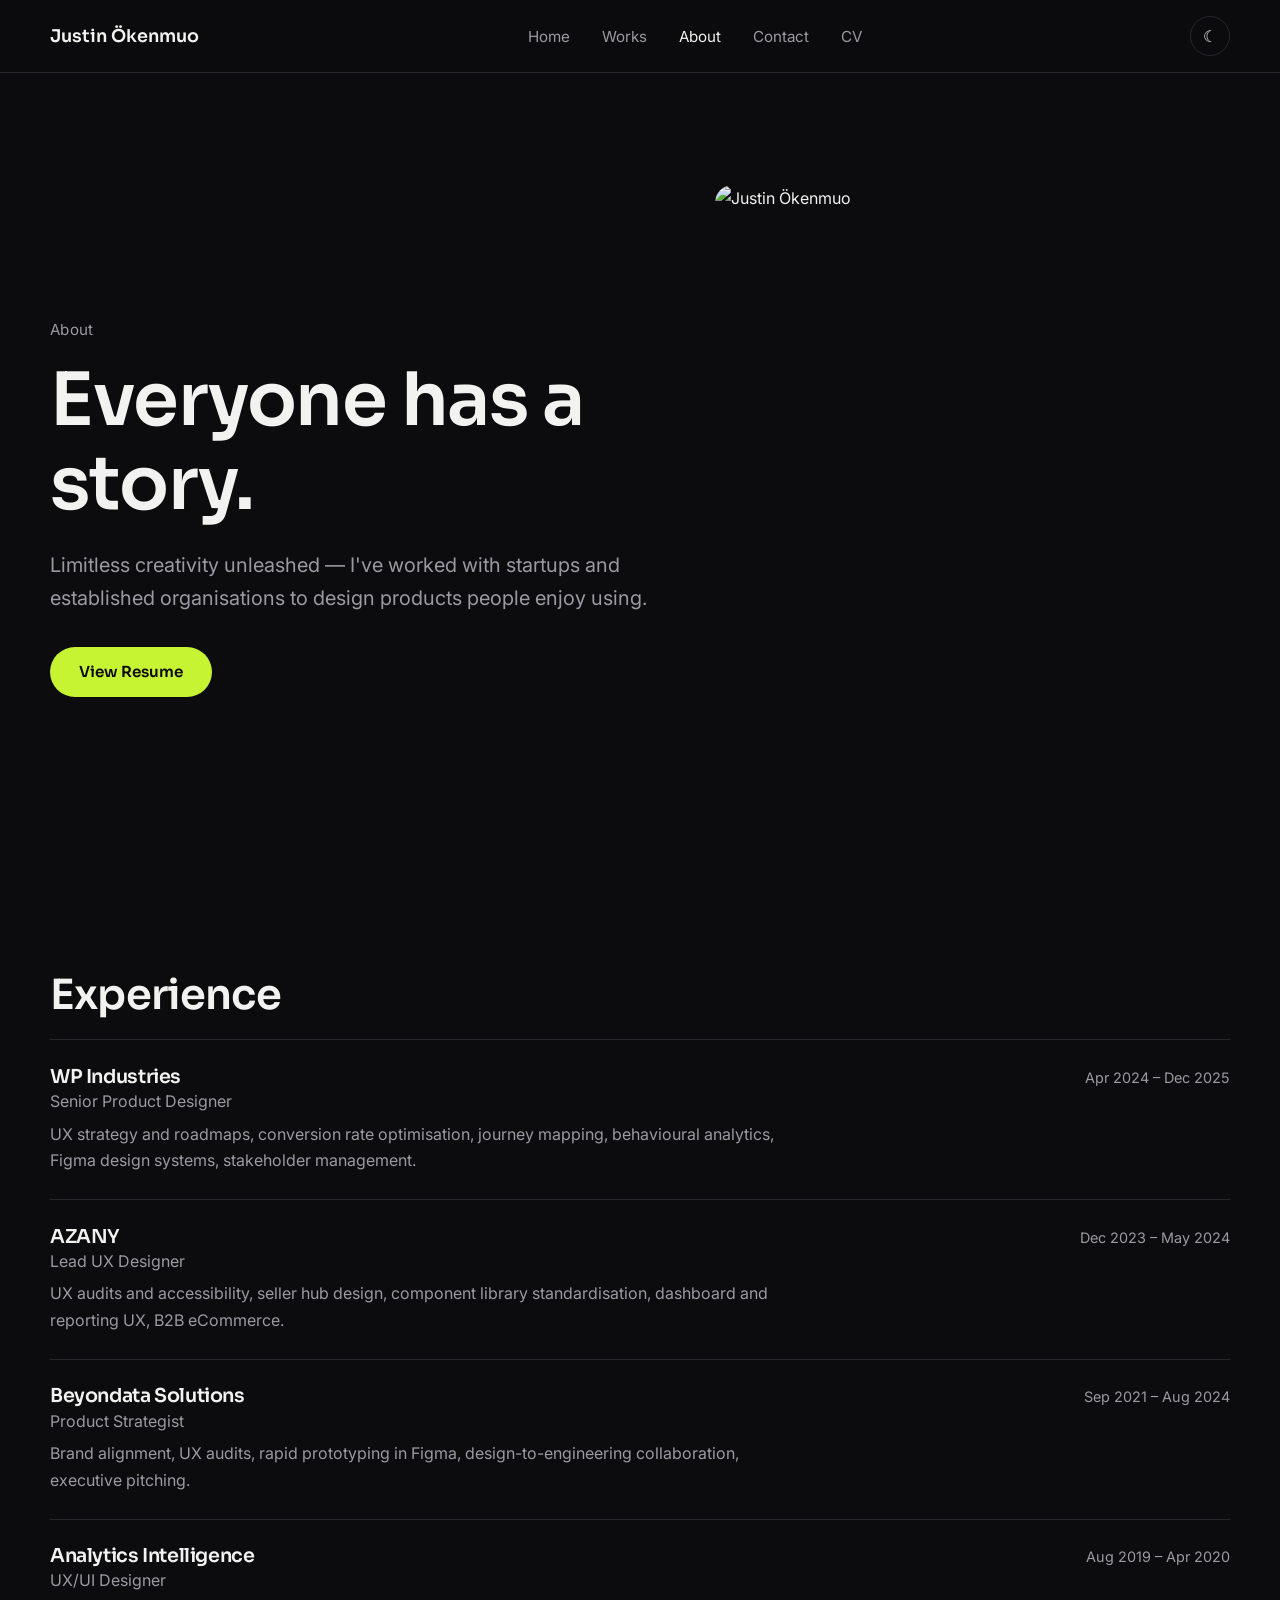
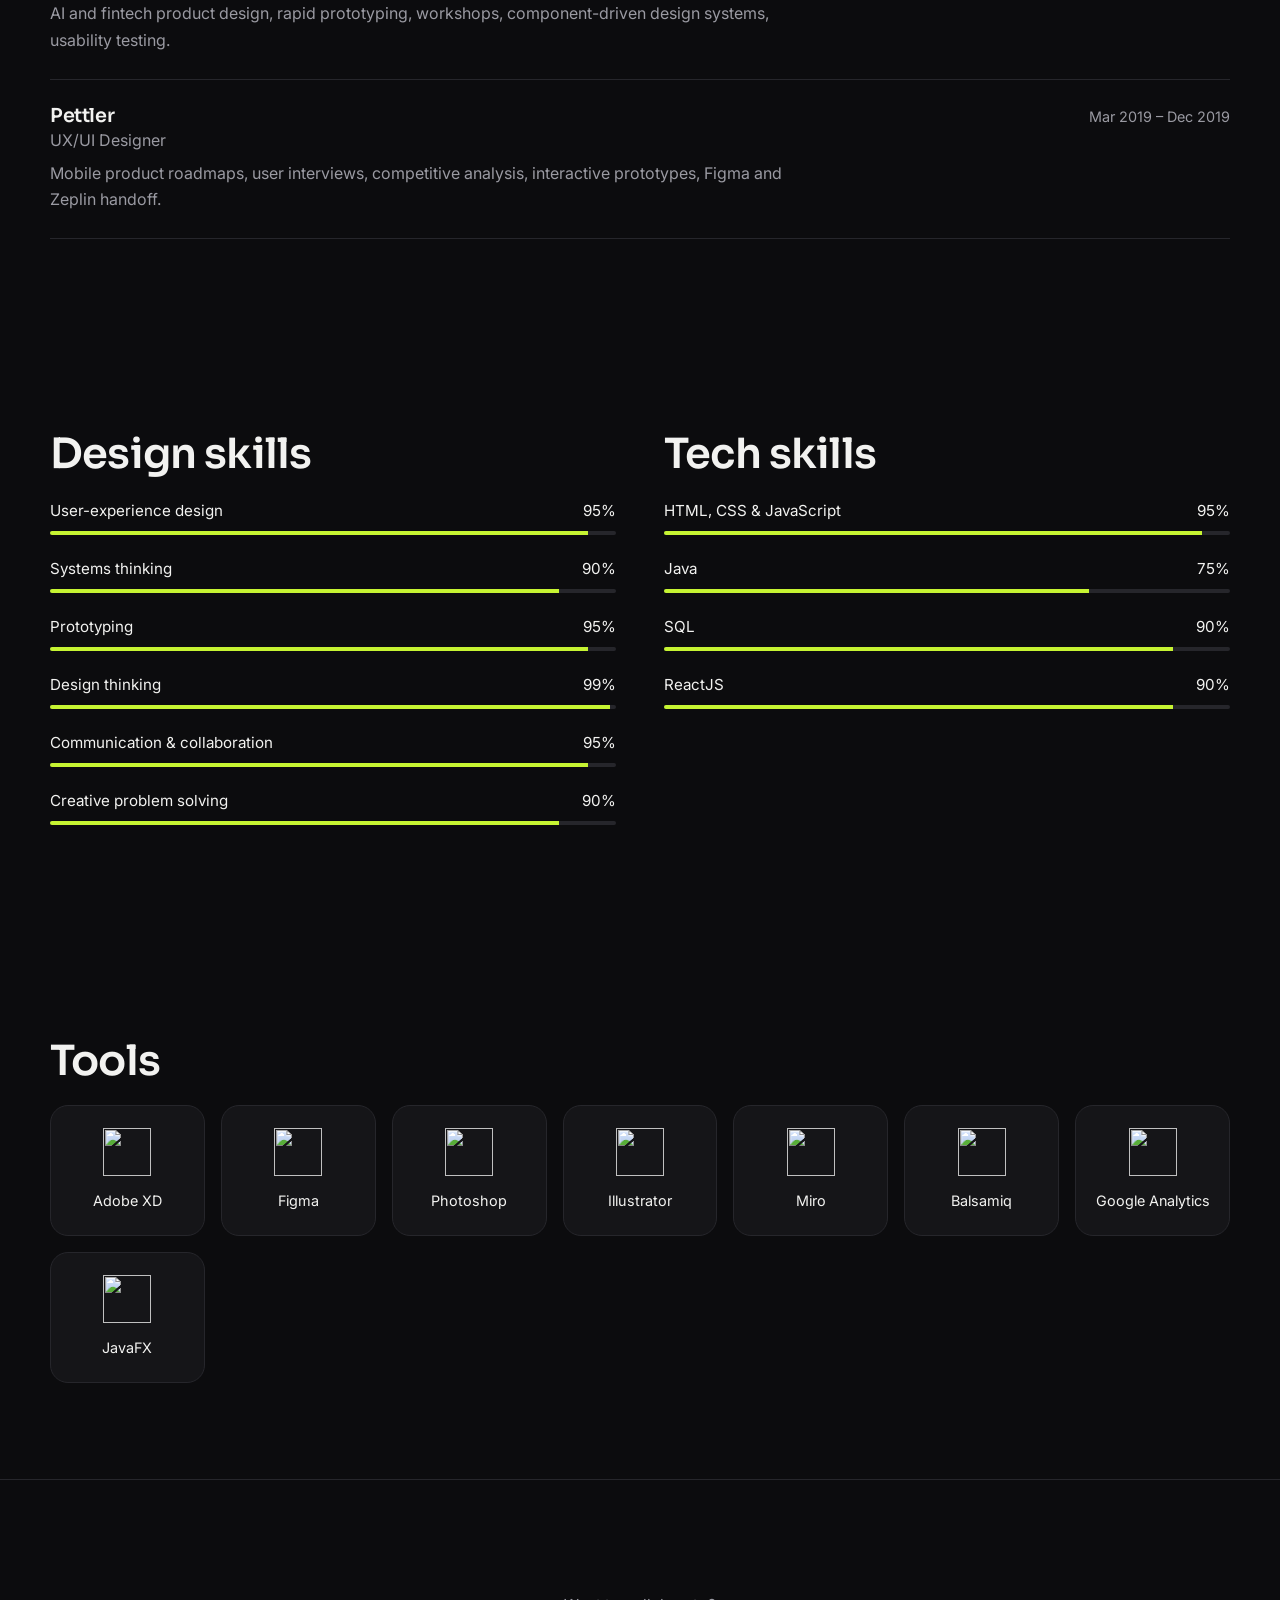
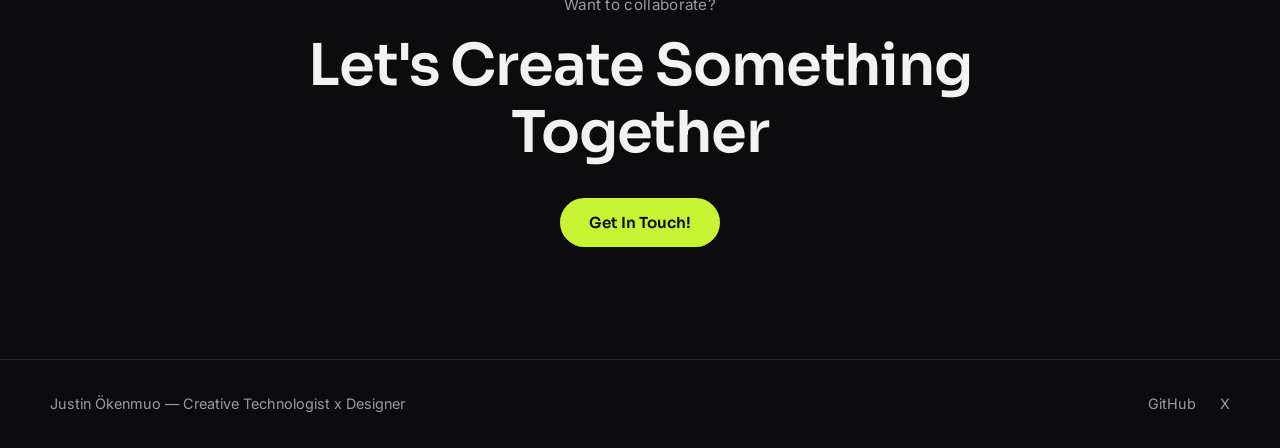
==== about/index.html @ a4647f99 "Static rebuild of okenmuo.work for GitHub Pages Co-Authored-By: Claude Opus 5.5 <noreply@anthropic.c" ====
<!doctype html>
<html lang="en" data-theme="dark">
<head>
<meta charset="utf-8">
<meta name="viewport" content="width=device-width, initial-scale=1">
<title>About - Justin Ökenmuo</title>
<meta name="description" content="Justin Ökenmuo — Creative Technologist x Designer">
<meta property="og:title" content="About - Justin Ökenmuo">
<meta property="og:description" content="Justin Ökenmuo — Creative Technologist x Designer">
<meta property="og:image" content="https://okenmuo.work/wp-content/uploads/2025/02/Screenshot-36.png">
<link rel="icon" href="https://okenmuo.work/wp-content/uploads/2025/01/cropped-favicon-96x96-2-270x270.png">
<link rel="preconnect" href="https://fonts.googleapis.com">
<link rel="preconnect" href="https://fonts.gstatic.com" crossorigin>
<link href="https://fonts.googleapis.com/css2?family=Sora:wght@400;500;600;700&family=Inter:wght@400;500&display=swap" rel="stylesheet">
<link rel="stylesheet" href="../assets/style.css">
<script>try{var t=localStorage.getItem('theme');if(t)document.documentElement.dataset.theme=t;}catch(e){}</script>
</head>
<body>
<div class="loader" aria-hidden="true"><span>L O A D I N G</span></div>
<header class="site-header">
  <div class="wrap header-inner">
    <a class="logo" href="../">Justin Ökenmuo</a>
    <nav class="nav" id="nav"><ul><li><a href="../">Home</a></li><li><a href="../works/">Works</a></li><li><a href="../about/" aria-current="page">About</a></li><li><a href="../contact/">Contact</a></li><li><a href="https://drive.google.com/file/d/1fWzQb8AXRmcuhQcdICG2mZRtPv6aENEN/view?usp=sharing" target="_blank" rel="noopener">CV</a></li></ul></nav>
    <div class="header-actions">
      <button class="theme-toggle" type="button" aria-label="Toggle light and dark mode"><span class="sun">☀</span><span class="moon">☾</span></button>
      <button class="menu-toggle" type="button" aria-label="Open menu" aria-expanded="false" aria-controls="nav"><span></span><span></span></button>
    </div>
  </div>
</header>
<main>
<section class="page-hero about-hero"><div class="wrap about-grid">
  <div><p class="eyebrow reveal">About</p><h1 class="reveal">Everyone has a story.</h1>
  <p class="lead reveal">Limitless creativity unleashed — I've worked with startups and established organisations to design products people enjoy using.</p>
  <a class="btn reveal" href="https://drive.google.com/file/d/1fWzQb8AXRmcuhQcdICG2mZRtPv6aENEN/view?usp=sharing" target="_blank" rel="noopener">View Resume</a></div>
  <img class="portrait reveal" src="https://okenmuo.work/wp-content/uploads/2025/01/designer.jpg" alt="Justin Ökenmuo">
</div></section>
<section class="section"><div class="wrap">
  <h2 class="reveal">Experience</h2>
  <div class="timeline"><div class="job reveal"><div><h3>WP Industries</h3><p class="muted">Senior Product Designer</p></div><p class="muted date">Apr 2024 – Dec 2025</p><p class="job-desc">UX strategy and roadmaps, conversion rate optimisation, journey mapping, behavioural analytics, Figma design systems, stakeholder management.</p></div><div class="job reveal"><div><h3>AZANY</h3><p class="muted">Lead UX Designer</p></div><p class="muted date">Dec 2023 – May 2024</p><p class="job-desc">UX audits and accessibility, seller hub design, component library standardisation, dashboard and reporting UX, B2B eCommerce.</p></div><div class="job reveal"><div><h3>Beyondata Solutions</h3><p class="muted">Product Strategist</p></div><p class="muted date">Sep 2021 – Aug 2024</p><p class="job-desc">Brand alignment, UX audits, rapid prototyping in Figma, design-to-engineering collaboration, executive pitching.</p></div><div class="job reveal"><div><h3>Analytics Intelligence</h3><p class="muted">UX/UI Designer</p></div><p class="muted date">Aug 2019 – Apr 2020</p><p class="job-desc">AI and fintech product design, rapid prototyping, workshops, component-driven design systems, usability testing.</p></div><div class="job reveal"><div><h3>Pettler</h3><p class="muted">UX/UI Designer</p></div><p class="muted date">Mar 2019 – Dec 2019</p><p class="job-desc">Mobile product roadmaps, user interviews, competitive analysis, interactive prototypes, Figma and Zeplin handoff.</p></div></div>
</div></section>
<section class="section"><div class="wrap skills">
  <div class="reveal"><h2>Design skills</h2><div class="bar"><div class="bar-top"><span>User-experience design</span><span>95%</span></div><div class="bar-track"><div class="bar-fill" style="--v:95%"></div></div></div><div class="bar"><div class="bar-top"><span>Systems thinking</span><span>90%</span></div><div class="bar-track"><div class="bar-fill" style="--v:90%"></div></div></div><div class="bar"><div class="bar-top"><span>Prototyping</span><span>95%</span></div><div class="bar-track"><div class="bar-fill" style="--v:95%"></div></div></div><div class="bar"><div class="bar-top"><span>Design thinking</span><span>99%</span></div><div class="bar-track"><div class="bar-fill" style="--v:99%"></div></div></div><div class="bar"><div class="bar-top"><span>Communication &amp; collaboration</span><span>95%</span></div><div class="bar-track"><div class="bar-fill" style="--v:95%"></div></div></div><div class="bar"><div class="bar-top"><span>Creative problem solving</span><span>90%</span></div><div class="bar-track"><div class="bar-fill" style="--v:90%"></div></div></div></div>
  <div class="reveal"><h2>Tech skills</h2><div class="bar"><div class="bar-top"><span>HTML, CSS &amp; JavaScript</span><span>95%</span></div><div class="bar-track"><div class="bar-fill" style="--v:95%"></div></div></div><div class="bar"><div class="bar-top"><span>Java</span><span>75%</span></div><div class="bar-track"><div class="bar-fill" style="--v:75%"></div></div></div><div class="bar"><div class="bar-top"><span>SQL</span><span>90%</span></div><div class="bar-track"><div class="bar-fill" style="--v:90%"></div></div></div><div class="bar"><div class="bar-top"><span>ReactJS</span><span>90%</span></div><div class="bar-track"><div class="bar-fill" style="--v:90%"></div></div></div></div>
</div></section>
<section class="section"><div class="wrap">
  <h2 class="reveal">Tools</h2>
  <div class="tools"><div class="tool reveal"><img src="https://okenmuo.work/wp-content/uploads/2025/01/tools-2.png" alt="" loading="lazy"><span>Adobe XD</span></div><div class="tool reveal"><img src="https://okenmuo.work/wp-content/uploads/2025/01/tools-3.png" alt="" loading="lazy"><span>Figma</span></div><div class="tool reveal"><img src="https://okenmuo.work/wp-content/uploads/2025/01/tools-6.png" alt="" loading="lazy"><span>Photoshop</span></div><div class="tool reveal"><img src="https://okenmuo.work/wp-content/uploads/2025/01/tools-5.png" alt="" loading="lazy"><span>Illustrator</span></div><div class="tool reveal"><img src="https://okenmuo.work/wp-content/uploads/2025/01/tools-4.png" alt="" loading="lazy"><span>Miro</span></div><div class="tool reveal"><img src="https://okenmuo.work/wp-content/uploads/2025/01/tools-1.png" alt="" loading="lazy"><span>Balsamiq</span></div><div class="tool reveal"><img src="https://okenmuo.work/wp-content/uploads/2025/01/tools-7.png" alt="" loading="lazy"><span>Google Analytics</span></div><div class="tool reveal"><img src="https://okenmuo.work/wp-content/uploads/2025/01/tools-8.png" alt="" loading="lazy"><span>JavaFX</span></div></div>
</div></section>
<section class="cta">
  <div class="wrap">
    <p class="eyebrow">Want to collaborate?</p>
    <h2>Let's Create Something Together</h2>
    <a class="btn" href="../contact/">Get In Touch!</a>
  </div>
</section>
</main>
<footer class="site-footer">
  <div class="wrap footer-inner">
    <p>Justin Ökenmuo — Creative Technologist x Designer</p>
    <div class="socials"><a href="https://github.com/juxtenberg" target="_blank" rel="noopener">GitHub</a><a href="https://x.com/juxten" target="_blank" rel="noopener">X</a></div>
  </div>
</footer>
<script src="../assets/main.js"></script>
</body>
</html>
---- assets/style.css ----
:root {
  --bg: #0c0c0e;
  --bg-2: #151518;
  --line: #26262b;
  --text: #f2f2f0;
  --muted: #9a9aa2;
  --accent: #c6f432;
  --accent-ink: #0c0c0e;
  --radius: 18px;
  --font-head: "Sora", system-ui, sans-serif;
  --font-body: "Inter", system-ui, sans-serif;
}
[data-theme="light"] {
  --bg: #f6f5f1;
  --bg-2: #ffffff;
  --line: #e2e0d8;
  --text: #121214;
  --muted: #5f5f66;
  --accent: #121214;
  --accent-ink: #f6f5f1;
}

* { box-sizing: border-box; margin: 0; padding: 0; }
html { scroll-behavior: smooth; }
body {
  background: var(--bg); color: var(--text);
  font: 16px/1.65 var(--font-body);
  -webkit-font-smoothing: antialiased;
  transition: background .3s, color .3s;
}
img { max-width: 100%; display: block; }
a { color: inherit; }
h1, h2, h3, h5 { font-family: var(--font-head); line-height: 1.15; letter-spacing: -0.02em; }
h1 { font-size: clamp(2.4rem, 6vw, 4.6rem); font-weight: 600; }
h2 { font-size: clamp(1.6rem, 3.4vw, 2.6rem); font-weight: 600; margin-bottom: 1.2rem; }
h3 { font-size: 1.2rem; font-weight: 600; }
h5 { font-size: 1.25rem; font-weight: 600; }
.wrap { width: min(1180px, 100% - 32px); margin-inline: auto; }
.muted { color: var(--muted); }
.eyebrow { color: var(--muted); font-size: .95rem; margin-bottom: 1rem; letter-spacing: .02em; }
.lead { font-size: clamp(1.05rem, 1.6vw, 1.25rem); color: var(--muted); max-width: 640px; margin: 1.4rem 0 2rem; }

/* Loader */
.loader {
  position: fixed; inset: 0; z-index: 100; background: var(--bg);
  display: grid; place-items: center; transition: opacity .5s, visibility .5s;
}
.loader span { font: 500 .85rem var(--font-head); letter-spacing: .3em; color: var(--muted); animation: pulse 1s infinite alternate; }
body.loaded .loader { opacity: 0; visibility: hidden; }
@keyframes pulse { to { opacity: .3; } }

/* Header */
.site-header {
  position: sticky; top: 0; z-index: 50;
  background: color-mix(in srgb, var(--bg) 80%, transparent);
  backdrop-filter: blur(12px); border-bottom: 1px solid var(--line);
}
.header-inner { display: flex; align-items: center; justify-content: space-between; height: 72px; gap: 1rem; }
.logo { font: 600 1.1rem var(--font-head); text-decoration: none; }
.nav ul { display: flex; gap: 2rem; list-style: none; }
.nav a { text-decoration: none; color: var(--muted); font-size: .95rem; transition: color .2s; }
.nav a:hover, .nav a[aria-current="page"] { color: var(--text); }
.header-actions { display: flex; gap: .5rem; align-items: center; }
.theme-toggle, .menu-toggle {
  background: none; border: 1px solid var(--line); color: var(--text);
  width: 40px; height: 40px; border-radius: 50%; cursor: pointer; font-size: 1rem;
}
[data-theme="dark"] .sun, [data-theme="light"] .moon { display: none; }
.menu-toggle { display: none; flex-direction: column; justify-content: center; align-items: center; gap: 5px; }
.menu-toggle span { width: 16px; height: 1.5px; background: var(--text); transition: transform .3s; }
.menu-toggle[aria-expanded="true"] span:first-child { transform: translateY(3.25px) rotate(45deg); }
.menu-toggle[aria-expanded="true"] span:last-child { transform: translateY(-3.25px) rotate(-45deg); }

/* Buttons */
.btn {
  display: inline-block; background: var(--accent); color: var(--accent-ink);
  font: 600 .95rem var(--font-head); padding: .95rem 1.8rem; border-radius: 999px;
  text-decoration: none; border: none; cursor: pointer; transition: transform .2s;
}
.btn:hover { transform: translateY(-2px); }
.btn-ghost { background: none; color: var(--text); border: 1px solid var(--line); margin-top: 2.5rem; }
.text-link { color: var(--muted); text-decoration: none; }
.text-link:hover { color: var(--text); }

/* Sections */
.hero { position: relative; padding: clamp(5rem, 14vw, 10rem) 0 clamp(4rem, 8vw, 6rem); overflow: hidden; }
.hero h1 { max-width: 900px; }
.hero-glow {
  position: absolute; width: 600px; height: 600px; right: -150px; top: -150px; border-radius: 50%;
  background: radial-gradient(circle, color-mix(in srgb, var(--accent) 22%, transparent), transparent 65%);
  pointer-events: none;
}
.page-hero { padding: clamp(4rem, 10vw, 7rem) 0 3rem; }
.section { padding: clamp(3.5rem, 8vw, 6rem) 0; }
.pt0 { padding-top: 0; }
.section-head { display: flex; justify-content: space-between; align-items: baseline; gap: 1rem; margin-bottom: 1rem; }

/* Cards */
.grid { display: grid; grid-template-columns: repeat(auto-fill, minmax(320px, 1fr)); gap: 1.5rem; }
.card { text-decoration: none; background: var(--bg-2); border: 1px solid var(--line); border-radius: var(--radius); overflow: hidden; display: flex; flex-direction: column; }
.card-img { aspect-ratio: 4 / 3; overflow: hidden; background: var(--line); }
.card-img img { width: 100%; height: 100%; object-fit: cover; transition: transform .6s ease; }
.card:hover .card-img img { transform: scale(1.05); }
.card-body { padding: 1.4rem 1.5rem 1.6rem; }
.tags { color: var(--muted); font-size: .9rem; margin: .3rem 0 1rem; }
.card-link { font-size: .9rem; font-weight: 500; }

/* Services */
.services h2 { max-width: 760px; }
.service-grid { display: grid; grid-template-columns: repeat(auto-fit, minmax(260px, 1fr)); gap: 1.5rem; margin-top: 2.5rem; }
.service { border-top: 1px solid var(--line); padding-top: 1.5rem; }
.service .num { font: 500 .85rem var(--font-head); color: var(--muted); }
.service h3 { margin: .8rem 0 .5rem; }
.service p { color: var(--muted); }

/* CTA */
.cta { padding: clamp(4rem, 10vw, 7rem) 0; text-align: center; border-top: 1px solid var(--line); }
.cta h2 { font-size: clamp(2rem, 5vw, 3.6rem); max-width: 780px; margin: 0 auto 2rem; }

/* Footer */
.site-footer { border-top: 1px solid var(--line); padding: 2rem 0; font-size: .9rem; color: var(--muted); }
.footer-inner { display: flex; justify-content: space-between; flex-wrap: wrap; gap: 1rem; }
.socials { display: flex; gap: 1.5rem; }
.socials a { text-decoration: none; }
.socials a:hover { color: var(--text); }

/* About */
.about-grid { display: grid; grid-template-columns: 1.2fr 1fr; gap: 3rem; align-items: center; }
.portrait { border-radius: var(--radius); aspect-ratio: 4 / 5; object-fit: cover; width: 100%; }
.timeline { border-top: 1px solid var(--line); }
.job { display: grid; grid-template-columns: 1fr auto; gap: .4rem 2rem; padding: 1.6rem 0; border-bottom: 1px solid var(--line); }
.job-desc { grid-column: 1 / -1; color: var(--muted); max-width: 760px; }
.date { font-size: .9rem; }
.skills { display: grid; grid-template-columns: 1fr 1fr; gap: 3rem; }
.bar { margin-bottom: 1.3rem; }
.bar-top { display: flex; justify-content: space-between; font-size: .95rem; margin-bottom: .5rem; }
.bar-track { height: 4px; background: var(--line); border-radius: 4px; overflow: hidden; }
.bar-fill { height: 100%; width: 0; background: var(--accent); transition: width 1.2s ease; }
.visible .bar-fill { width: var(--v); }
.tools { display: grid; grid-template-columns: repeat(auto-fill, minmax(140px, 1fr)); gap: 1rem; }
.tool { background: var(--bg-2); border: 1px solid var(--line); border-radius: var(--radius); padding: 1.4rem 1rem; display: flex; flex-direction: column; align-items: center; gap: .8rem; font-size: .9rem; }
.tool img { width: 48px; height: 48px; object-fit: contain; }

/* Contact */
.contact-grid { display: grid; grid-template-columns: 1fr 1fr; gap: 3rem; }
.contact-list { list-style: none; display: grid; gap: 1.2rem; }
.contact-list li { display: flex; flex-direction: column; font-size: 1.1rem; }
.contact-list li .muted { font-size: .85rem; }
.contact-list a { text-decoration: none; }
.contact-form { background: var(--bg-2); border: 1px solid var(--line); border-radius: var(--radius); padding: 2rem; display: grid; gap: 1.1rem; }
.contact-form h2 { font-size: 1.5rem; margin: 0; }
.contact-form label { display: grid; gap: .4rem; font-size: .9rem; color: var(--muted); }
.contact-form input, .contact-form textarea {
  font: inherit; color: var(--text); background: var(--bg); border: 1px solid var(--line);
  border-radius: 10px; padding: .8rem 1rem; resize: vertical;
}
.contact-form input:focus, .contact-form textarea:focus { outline: 2px solid var(--accent); outline-offset: 1px; }
.form-note { font-size: .8rem; }

/* Case study */
.case-hero h1 { margin-bottom: .2rem; }
.meta { display: flex; flex-wrap: wrap; gap: 1.2rem 3rem; border-top: 1px solid var(--line); padding-top: 1.5rem; }
.meta div { display: flex; flex-direction: column; }
.meta .muted { font-size: .85rem; }
.case { display: grid; gap: 3rem; }
.case-img img { width: 100%; border-radius: var(--radius); background: var(--bg-2); }
.case-block { max-width: 780px; }
.case-block ul { padding-left: 1.2rem; display: grid; gap: .6rem; color: var(--muted); }
.case-block p { color: var(--muted); font-size: 1.05rem; }
.gallery { display: grid; grid-template-columns: repeat(auto-fit, minmax(300px, 1fr)); gap: 1.5rem; }
.next-project { display: flex; flex-direction: column; gap: .3rem; text-decoration: none; border-top: 1px solid var(--line); padding-top: 2rem; font-size: 1.6rem; font-family: var(--font-head); }
.next-project .muted { font-size: .9rem; font-family: var(--font-body); }

/* Reveal */
.reveal { opacity: 0; transform: translateY(24px); transition: opacity .8s ease, transform .8s ease; }
.reveal.visible { opacity: 1; transform: none; }
@media (prefers-reduced-motion: reduce) {
  .reveal { opacity: 1; transform: none; transition: none; }
  .bar-fill { width: var(--v); transition: none; }
}

/* Mobile */
@media (max-width: 860px) {
  .menu-toggle { display: flex; }
  .nav {
    position: fixed; inset: 72px 0 auto 0; background: var(--bg); border-bottom: 1px solid var(--line);
    transform: translateY(-120%); transition: transform .35s ease; z-index: -1;
  }
  .nav.open { transform: none; }
  .nav ul { flex-direction: column; gap: 0; padding: 1rem 16px 1.5rem; }
  .nav a { display: block; padding: .8rem 0; font-size: 1.2rem; color: var(--text); }
  .about-grid, .skills, .contact-grid { grid-template-columns: 1fr; }
  .grid { grid-template-columns: 1fr; }
  .gallery { grid-template-columns: 1fr; }
  .job { grid-template-columns: 1fr; }
}
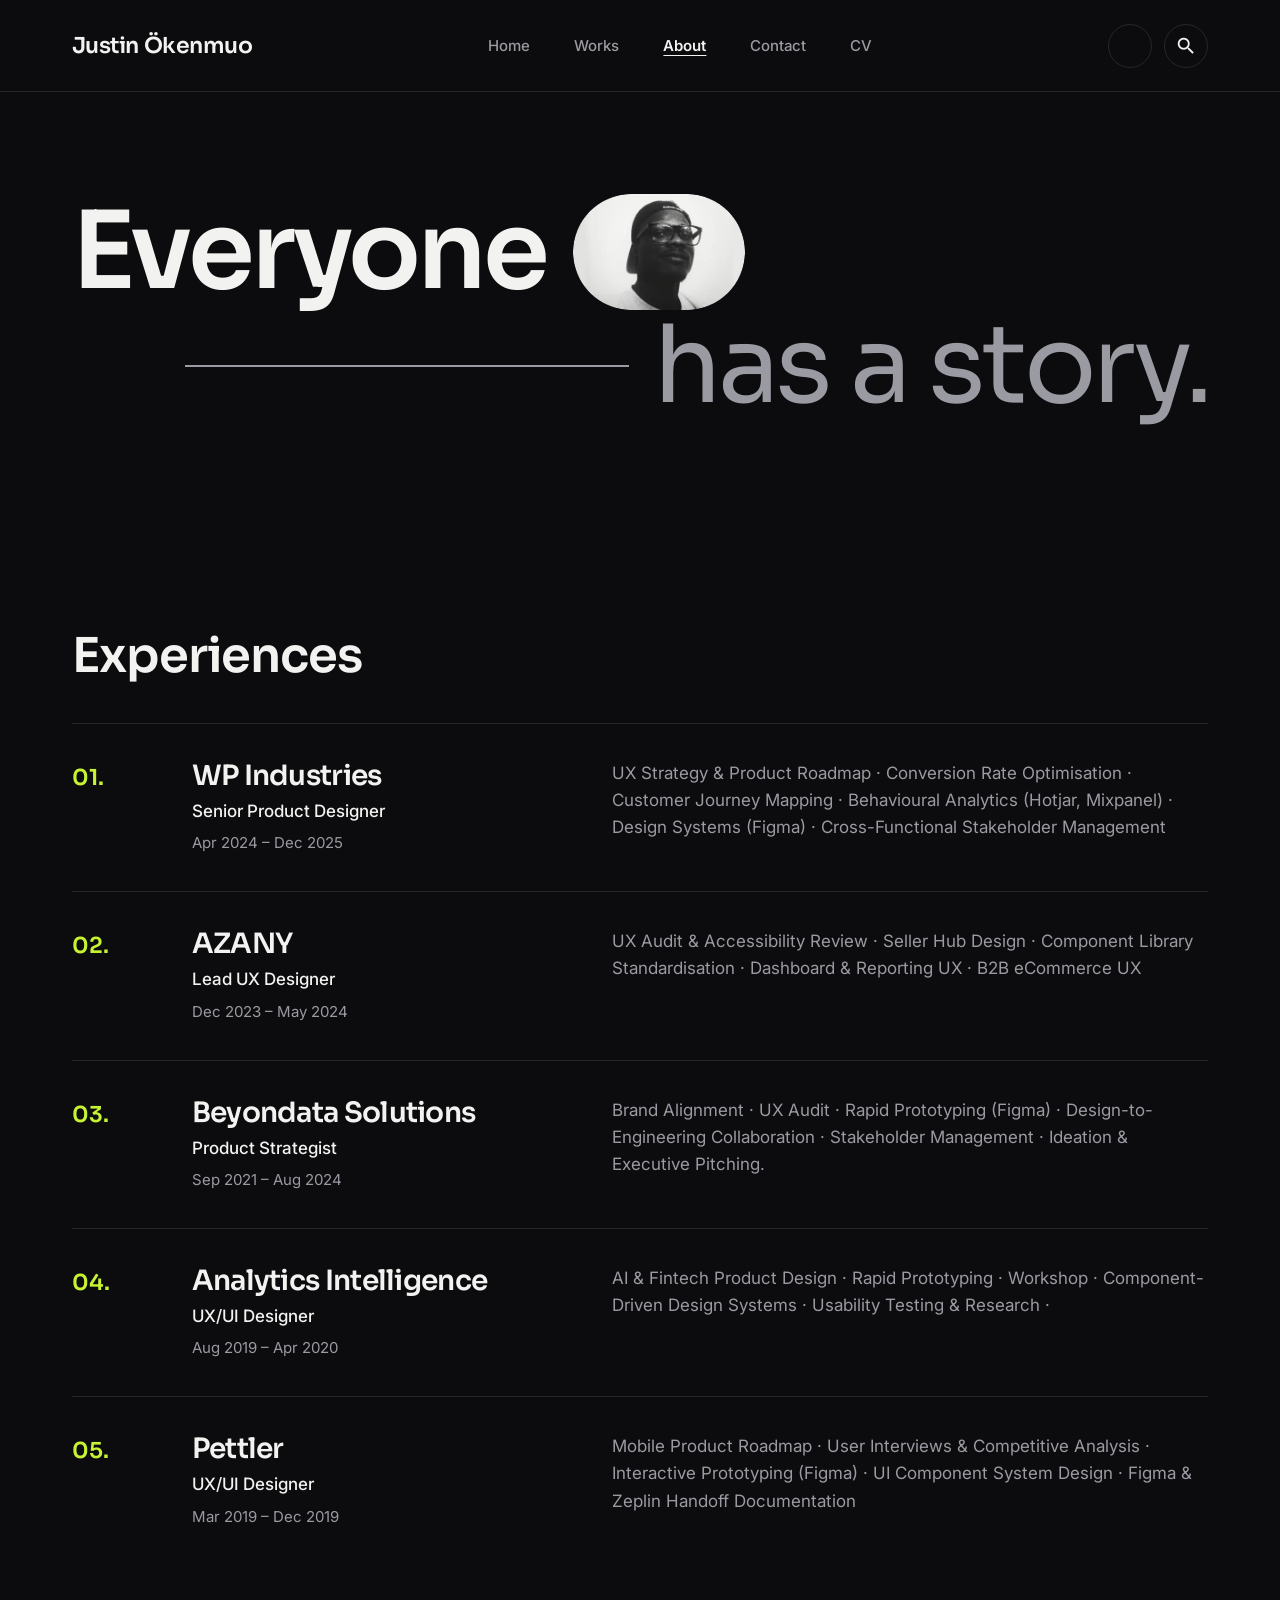
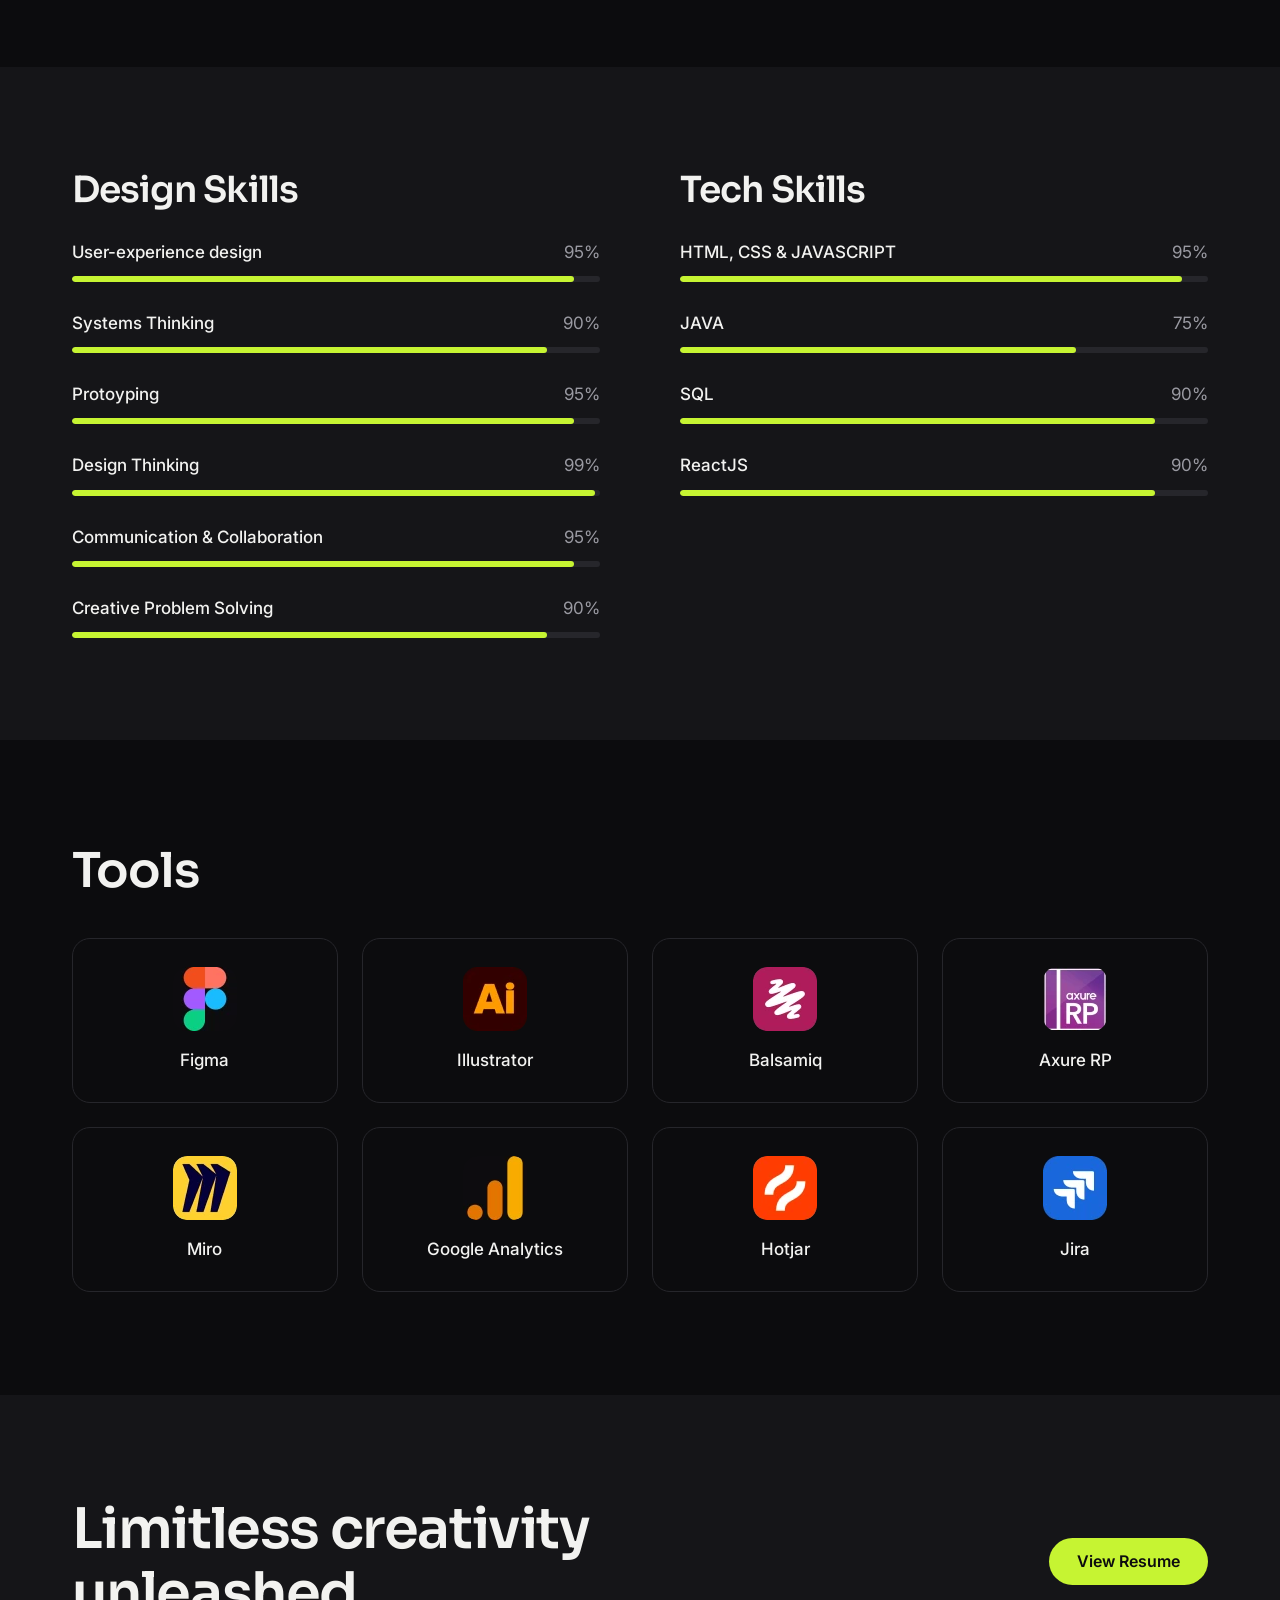
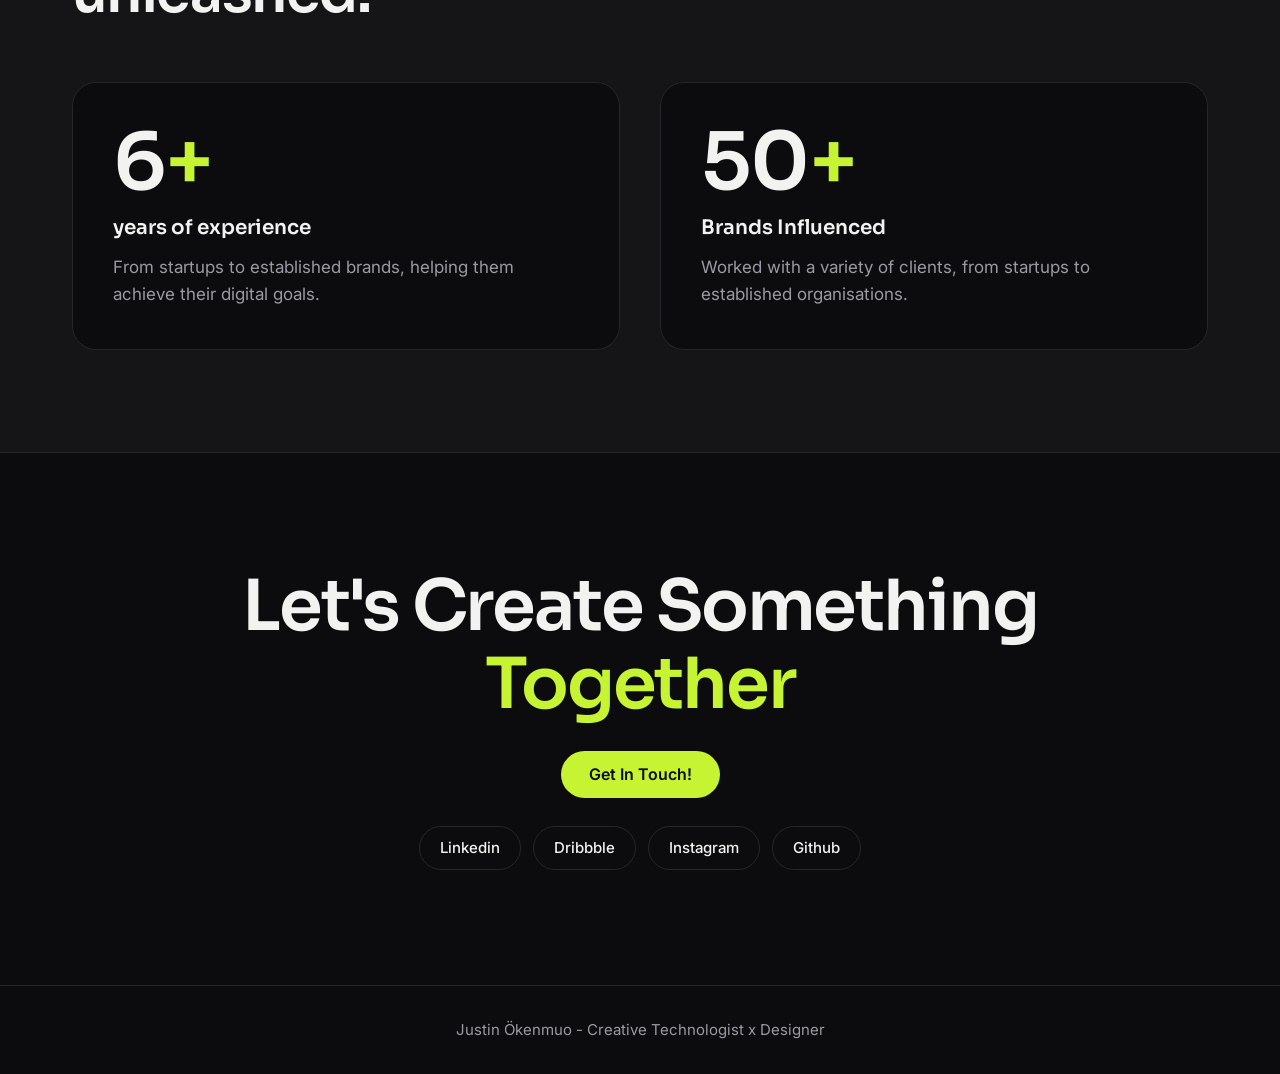
==== commit 8066b3cc: "Rebuild site from Figma design (responsive, interactive) - All 10 Figma frames: Home, Works, About, " ====
--- a/about/index.html
+++ b/about/index.html
@@ -2,64 +2,118 @@
 <html lang="en" data-theme="dark">
 <head>
 <meta charset="utf-8">
-<meta name="viewport" content="width=device-width, initial-scale=1">
-<title>About - Justin Ökenmuo</title>
-<meta name="description" content="Justin Ökenmuo — Creative Technologist x Designer">
-<meta property="og:title" content="About - Justin Ökenmuo">
-<meta property="og:description" content="Justin Ökenmuo — Creative Technologist x Designer">
+<meta name="viewport" content="width=device-width, initial-scale=1, viewport-fit=cover">
+<title>About — Justin Ökenmuo</title>
+<meta name="description" content="Experience, skills and tools of Justin Ökenmuo, digital product designer and innovation specialist.">
+<meta name="theme-color" content="#0c0c0e">
+<meta property="og:title" content="About — Justin Ökenmuo">
+<meta property="og:description" content="Experience, skills and tools of Justin Ökenmuo, digital product designer and innovation specialist.">
 <meta property="og:image" content="https://okenmuo.work/wp-content/uploads/2025/02/Screenshot-36.png">
+<meta name="twitter:card" content="summary_large_image">
 <link rel="icon" href="https://okenmuo.work/wp-content/uploads/2025/01/cropped-favicon-96x96-2-270x270.png">
 <link rel="preconnect" href="https://fonts.googleapis.com">
 <link rel="preconnect" href="https://fonts.gstatic.com" crossorigin>
-<link href="https://fonts.googleapis.com/css2?family=Sora:wght@400;500;600;700&family=Inter:wght@400;500&display=swap" rel="stylesheet">
+<link href="https://fonts.googleapis.com/css2?family=Inter:wght@400;500;600;700&family=Sora:wght@400;600&display=swap" rel="stylesheet">
+<link href="https://fonts.googleapis.com/icon?family=Material+Icons&display=block" rel="stylesheet">
+<script>try{var t=localStorage.getItem('theme');if(t)document.documentElement.dataset.theme=t;}catch(e){}</script>
 <link rel="stylesheet" href="../assets/style.css">
-<script>try{var t=localStorage.getItem('theme');if(t)document.documentElement.dataset.theme=t;}catch(e){}</script>
 </head>
-<body>
-<div class="loader" aria-hidden="true"><span>L O A D I N G</span></div>
+<body class="no-js" data-base="../">
+<a class="skip" href="#main">Skip to content</a>
+<div class="loader" aria-hidden="true"><div class="loader__inner"><span class="loader__label">L O A D I N G</span><span class="loader__bar"><span></span></span></div></div>
 <header class="site-header">
   <div class="wrap header-inner">
     <a class="logo" href="../">Justin Ökenmuo</a>
-    <nav class="nav" id="nav"><ul><li><a href="../">Home</a></li><li><a href="../works/">Works</a></li><li><a href="../about/" aria-current="page">About</a></li><li><a href="../contact/">Contact</a></li><li><a href="https://drive.google.com/file/d/1fWzQb8AXRmcuhQcdICG2mZRtPv6aENEN/view?usp=sharing" target="_blank" rel="noopener">CV</a></li></ul></nav>
+    <nav class="nav" aria-label="Main"><a class="nav-link" href="../">Home</a><a class="nav-link" href="../works/">Works</a><a class="nav-link" href="../about/" aria-current="page">About</a><a class="nav-link" href="../contact/">Contact</a><a class="nav-link" href="https://drive.google.com/file/d/1fWzQb8AXRmcuhQcdICG2mZRtPv6aENEN/view?usp=sharing" target="_blank" rel="noopener">CV</a></nav>
     <div class="header-actions">
-      <button class="theme-toggle" type="button" aria-label="Toggle light and dark mode"><span class="sun">☀</span><span class="moon">☾</span></button>
-      <button class="menu-toggle" type="button" aria-label="Open menu" aria-expanded="false" aria-controls="nav"><span></span><span></span></button>
+      <button class="icon-btn theme-toggle" type="button" aria-label="Switch to light mode"><span class="material-icons ic-light" aria-hidden="true">light_mode</span><span class="material-icons ic-dark" aria-hidden="true">dark_mode</span></button>
+      <button class="icon-btn search-btn" type="button" aria-label="Search" data-open-search><span class="material-icons" aria-hidden="true">search</span></button>
+      <button class="menu-btn" type="button" aria-expanded="false" aria-controls="mobile-menu"><span class="menu-btn__label">Menu</span><span class="menu-btn__icon" aria-hidden="true"></span></button>
     </div>
   </div>
 </header>
-<main>
-<section class="page-hero about-hero"><div class="wrap about-grid">
-  <div><p class="eyebrow reveal">About</p><h1 class="reveal">Everyone has a story.</h1>
-  <p class="lead reveal">Limitless creativity unleashed — I've worked with startups and established organisations to design products people enjoy using.</p>
-  <a class="btn reveal" href="https://drive.google.com/file/d/1fWzQb8AXRmcuhQcdICG2mZRtPv6aENEN/view?usp=sharing" target="_blank" rel="noopener">View Resume</a></div>
-  <img class="portrait reveal" src="https://okenmuo.work/wp-content/uploads/2025/01/designer.jpg" alt="Justin Ökenmuo">
-</div></section>
-<section class="section"><div class="wrap">
-  <h2 class="reveal">Experience</h2>
-  <div class="timeline"><div class="job reveal"><div><h3>WP Industries</h3><p class="muted">Senior Product Designer</p></div><p class="muted date">Apr 2024 – Dec 2025</p><p class="job-desc">UX strategy and roadmaps, conversion rate optimisation, journey mapping, behavioural analytics, Figma design systems, stakeholder management.</p></div><div class="job reveal"><div><h3>AZANY</h3><p class="muted">Lead UX Designer</p></div><p class="muted date">Dec 2023 – May 2024</p><p class="job-desc">UX audits and accessibility, seller hub design, component library standardisation, dashboard and reporting UX, B2B eCommerce.</p></div><div class="job reveal"><div><h3>Beyondata Solutions</h3><p class="muted">Product Strategist</p></div><p class="muted date">Sep 2021 – Aug 2024</p><p class="job-desc">Brand alignment, UX audits, rapid prototyping in Figma, design-to-engineering collaboration, executive pitching.</p></div><div class="job reveal"><div><h3>Analytics Intelligence</h3><p class="muted">UX/UI Designer</p></div><p class="muted date">Aug 2019 – Apr 2020</p><p class="job-desc">AI and fintech product design, rapid prototyping, workshops, component-driven design systems, usability testing.</p></div><div class="job reveal"><div><h3>Pettler</h3><p class="muted">UX/UI Designer</p></div><p class="muted date">Mar 2019 – Dec 2019</p><p class="job-desc">Mobile product roadmaps, user interviews, competitive analysis, interactive prototypes, Figma and Zeplin handoff.</p></div></div>
-</div></section>
-<section class="section"><div class="wrap skills">
-  <div class="reveal"><h2>Design skills</h2><div class="bar"><div class="bar-top"><span>User-experience design</span><span>95%</span></div><div class="bar-track"><div class="bar-fill" style="--v:95%"></div></div></div><div class="bar"><div class="bar-top"><span>Systems thinking</span><span>90%</span></div><div class="bar-track"><div class="bar-fill" style="--v:90%"></div></div></div><div class="bar"><div class="bar-top"><span>Prototyping</span><span>95%</span></div><div class="bar-track"><div class="bar-fill" style="--v:95%"></div></div></div><div class="bar"><div class="bar-top"><span>Design thinking</span><span>99%</span></div><div class="bar-track"><div class="bar-fill" style="--v:99%"></div></div></div><div class="bar"><div class="bar-top"><span>Communication &amp; collaboration</span><span>95%</span></div><div class="bar-track"><div class="bar-fill" style="--v:95%"></div></div></div><div class="bar"><div class="bar-top"><span>Creative problem solving</span><span>90%</span></div><div class="bar-track"><div class="bar-fill" style="--v:90%"></div></div></div></div>
-  <div class="reveal"><h2>Tech skills</h2><div class="bar"><div class="bar-top"><span>HTML, CSS &amp; JavaScript</span><span>95%</span></div><div class="bar-track"><div class="bar-fill" style="--v:95%"></div></div></div><div class="bar"><div class="bar-top"><span>Java</span><span>75%</span></div><div class="bar-track"><div class="bar-fill" style="--v:75%"></div></div></div><div class="bar"><div class="bar-top"><span>SQL</span><span>90%</span></div><div class="bar-track"><div class="bar-fill" style="--v:90%"></div></div></div><div class="bar"><div class="bar-top"><span>ReactJS</span><span>90%</span></div><div class="bar-track"><div class="bar-fill" style="--v:90%"></div></div></div></div>
-</div></section>
-<section class="section"><div class="wrap">
-  <h2 class="reveal">Tools</h2>
-  <div class="tools"><div class="tool reveal"><img src="https://okenmuo.work/wp-content/uploads/2025/01/tools-2.png" alt="" loading="lazy"><span>Adobe XD</span></div><div class="tool reveal"><img src="https://okenmuo.work/wp-content/uploads/2025/01/tools-3.png" alt="" loading="lazy"><span>Figma</span></div><div class="tool reveal"><img src="https://okenmuo.work/wp-content/uploads/2025/01/tools-6.png" alt="" loading="lazy"><span>Photoshop</span></div><div class="tool reveal"><img src="https://okenmuo.work/wp-content/uploads/2025/01/tools-5.png" alt="" loading="lazy"><span>Illustrator</span></div><div class="tool reveal"><img src="https://okenmuo.work/wp-content/uploads/2025/01/tools-4.png" alt="" loading="lazy"><span>Miro</span></div><div class="tool reveal"><img src="https://okenmuo.work/wp-content/uploads/2025/01/tools-1.png" alt="" loading="lazy"><span>Balsamiq</span></div><div class="tool reveal"><img src="https://okenmuo.work/wp-content/uploads/2025/01/tools-7.png" alt="" loading="lazy"><span>Google Analytics</span></div><div class="tool reveal"><img src="https://okenmuo.work/wp-content/uploads/2025/01/tools-8.png" alt="" loading="lazy"><span>JavaFX</span></div></div>
-</div></section>
+<div class="mobile-menu" id="mobile-menu" aria-hidden="true">
+  <nav aria-label="Mobile"><ul class="mobile-menu__links"><li><a href="../">Home<span class="num">01</span></a></li><li><a href="../works/">Works<span class="num">02</span></a></li><li><a href="../about/" aria-current="page">About<span class="num">03</span></a></li><li><a href="../contact/">Contact<span class="num">04</span></a></li><li><a href="https://drive.google.com/file/d/1fWzQb8AXRmcuhQcdICG2mZRtPv6aENEN/view?usp=sharing" target="_blank" rel="noopener">CV<span class="num">05 ↗</span></a></li></ul></nav>
+  <div class="mobile-menu__foot">
+    <button class="text-link" type="button" data-open-search><span class="material-icons" aria-hidden="true">search</span><span class="tl-label">Search the site</span></button>
+    <a class="text-link" href="mailto:jokenmuo@yahoo.com"><span class="material-icons" aria-hidden="true">mail</span><span class="tl-label">jokenmuo@yahoo.com</span></a>
+    <div class="socials" style="justify-content:flex-start"><a class="social" href="#">Linkedin</a><a class="social" href="https://dribbble.com/Juxtenberg" target="_blank" rel="noopener">Dribbble</a><a class="social" href="#">Instagram</a><a class="social" href="https://github.com/juxtenberg" target="_blank" rel="noopener">Github</a></div>
+  </div>
+</div>
+<div class="search" id="search" role="dialog" aria-modal="true" aria-label="Search" aria-hidden="true">
+  <div class="search__top"><button class="icon-btn" type="button" aria-label="Close search" data-close-search><span class="material-icons" aria-hidden="true">close</span></button></div>
+  <div class="search__body">
+    <p class="search__title">What are you looking for?</p>
+    <form role="search"><label class="search__field"><span class="material-icons" aria-hidden="true">search</span><span class="sr-only">Search</span><input type="search" placeholder="Search projects and pages" autocomplete="off"></label></form>
+    <ul class="search__results" aria-live="polite"></ul>
+  </div>
+</div>
+<main id="main">
+<section class="about-hero">
+  <div class="wrap">
+    <h1 class="story reveal">
+      <span class="story__l1">Everyone <span class="story__img"><img src="../assets/img/designer.webp" width="193" height="130" alt="Portrait of Justin Ökenmuo"></span></span>
+      <span class="story__l2"><span class="story__line" aria-hidden="true"></span><span>has a story.</span></span>
+    </h1>
+  </div>
+</section>
+<section class="section">
+  <div class="wrap">
+    <h2 class="h-section">Experiences</h2>
+    <div class="jobs"><article class="job reveal"><span class="job__num">01.</span>
+<div class="job__co"><h3>WP Industries</h3><span class="job__role">Senior Product Designer</span><span class="job__date">Apr 2024 – Dec 2025</span></div>
+<p class="job__desc">UX Strategy &amp; Product Roadmap · Conversion Rate Optimisation · Customer Journey Mapping · Behavioural Analytics (Hotjar, Mixpanel) · Design Systems (Figma) · Cross-Functional Stakeholder Management</p></article><article class="job reveal"><span class="job__num">02.</span>
+<div class="job__co"><h3>AZANY</h3><span class="job__role">Lead UX Designer</span><span class="job__date">Dec 2023 – May 2024</span></div>
+<p class="job__desc">UX Audit &amp; Accessibility Review · Seller Hub Design · Component Library Standardisation · Dashboard &amp; Reporting UX · B2B eCommerce UX</p></article><article class="job reveal"><span class="job__num">03.</span>
+<div class="job__co"><h3>Beyondata Solutions</h3><span class="job__role">Product Strategist</span><span class="job__date">Sep 2021 – Aug 2024</span></div>
+<p class="job__desc">Brand Alignment · UX Audit · Rapid Prototyping (Figma) · Design-to-Engineering Collaboration · Stakeholder Management · Ideation &amp; Executive Pitching.</p></article><article class="job reveal"><span class="job__num">04.</span>
+<div class="job__co"><h3>Analytics Intelligence</h3><span class="job__role">UX/UI Designer</span><span class="job__date">Aug 2019 – Apr 2020</span></div>
+<p class="job__desc">AI &amp; Fintech Product Design · Rapid Prototyping · Workshop · Component-Driven Design Systems · Usability Testing &amp; Research ·</p></article><article class="job reveal"><span class="job__num">05.</span>
+<div class="job__co"><h3>Pettler</h3><span class="job__role">UX/UI Designer</span><span class="job__date">Mar 2019 – Dec 2019</span></div>
+<p class="job__desc">Mobile Product Roadmap · User Interviews &amp; Competitive Analysis · Interactive Prototyping (Figma) · UI Component System Design · Figma &amp; Zeplin Handoff Documentation</p></article></div>
+  </div>
+</section>
+<section class="section section--surface">
+  <div class="wrap skills">
+    <div><h3>Design Skills</h3><div class="skill"><div class="skill__top"><span>User-experience design</span><span>95%</span></div>
+<div class="bar" role="progressbar" aria-valuenow="95" aria-valuemin="0" aria-valuemax="100" aria-label="User-experience design"><span data-w="95%"></span></div></div><div class="skill"><div class="skill__top"><span>Systems Thinking</span><span>90%</span></div>
+<div class="bar" role="progressbar" aria-valuenow="90" aria-valuemin="0" aria-valuemax="100" aria-label="Systems Thinking"><span data-w="90%"></span></div></div><div class="skill"><div class="skill__top"><span>Protoyping</span><span>95%</span></div>
+<div class="bar" role="progressbar" aria-valuenow="95" aria-valuemin="0" aria-valuemax="100" aria-label="Protoyping"><span data-w="95%"></span></div></div><div class="skill"><div class="skill__top"><span>Design Thinking</span><span>99%</span></div>
+<div class="bar" role="progressbar" aria-valuenow="99" aria-valuemin="0" aria-valuemax="100" aria-label="Design Thinking"><span data-w="99%"></span></div></div><div class="skill"><div class="skill__top"><span>Communication &amp; Collaboration</span><span>95%</span></div>
+<div class="bar" role="progressbar" aria-valuenow="95" aria-valuemin="0" aria-valuemax="100" aria-label="Communication and Collaboration"><span data-w="95%"></span></div></div><div class="skill"><div class="skill__top"><span>Creative Problem Solving</span><span>90%</span></div>
+<div class="bar" role="progressbar" aria-valuenow="90" aria-valuemin="0" aria-valuemax="100" aria-label="Creative Problem Solving"><span data-w="90%"></span></div></div></div>
+    <div><h3>Tech Skills</h3><div class="skill"><div class="skill__top"><span>HTML, CSS &amp; JAVASCRIPT</span><span>95%</span></div>
+<div class="bar" role="progressbar" aria-valuenow="95" aria-valuemin="0" aria-valuemax="100" aria-label="HTML, CSS and JAVASCRIPT"><span data-w="95%"></span></div></div><div class="skill"><div class="skill__top"><span>JAVA</span><span>75%</span></div>
+<div class="bar" role="progressbar" aria-valuenow="75" aria-valuemin="0" aria-valuemax="100" aria-label="JAVA"><span data-w="75%"></span></div></div><div class="skill"><div class="skill__top"><span>SQL</span><span>90%</span></div>
+<div class="bar" role="progressbar" aria-valuenow="90" aria-valuemin="0" aria-valuemax="100" aria-label="SQL"><span data-w="90%"></span></div></div><div class="skill"><div class="skill__top"><span>ReactJS</span><span>90%</span></div>
+<div class="bar" role="progressbar" aria-valuenow="90" aria-valuemin="0" aria-valuemax="100" aria-label="ReactJS"><span data-w="90%"></span></div></div></div>
+  </div>
+</section>
+<section class="section">
+  <div class="wrap">
+    <h2 class="h-section">Tools</h2>
+    <div class="tools"><div class="tool reveal"><img src="../assets/img/tool-figma.webp" width="64" height="64" alt="" loading="lazy"><span>Figma</span></div><div class="tool reveal"><img src="../assets/img/tool-illustrator.webp" width="64" height="64" alt="" loading="lazy"><span>Illustrator</span></div><div class="tool reveal"><img src="../assets/img/tool-balsamiq.webp" width="64" height="64" alt="" loading="lazy"><span>Balsamiq</span></div><div class="tool reveal"><img src="../assets/img/tool-axure.webp" width="64" height="64" alt="" loading="lazy"><span>Axure RP</span></div><div class="tool reveal"><img src="../assets/img/tool-miro.webp" width="64" height="64" alt="" loading="lazy"><span>Miro</span></div><div class="tool reveal"><img src="../assets/img/tool-analytics.webp" width="64" height="64" alt="" loading="lazy"><span>Google Analytics</span></div><div class="tool reveal"><img src="../assets/img/tool-hotjar.webp" width="64" height="64" alt="" loading="lazy"><span>Hotjar</span></div><div class="tool reveal"><img src="../assets/img/tool-jira.webp" width="64" height="64" alt="" loading="lazy"><span>Jira</span></div></div>
+  </div>
+</section>
+<section class="section section--surface">
+  <div class="wrap">
+    <div class="limitless-head"><h2 class="h-section reveal">Limitless creativity unleashed.</h2><a class="btn" href="https://drive.google.com/file/d/1fWzQb8AXRmcuhQcdICG2mZRtPv6aENEN/view?usp=sharing" target="_blank" rel="noopener">View Resume</a></div>
+    <div class="stats">
+      <div class="stat reveal"><p class="stat__num"><span data-count="6">6</span><span class="accent">+</span></p><p class="stat__label">years of experience</p><p class="muted">From startups to established brands, helping them achieve their digital goals.</p></div>
+      <div class="stat reveal"><p class="stat__num"><span data-count="52">52</span><span class="accent">+</span></p><p class="stat__label">Brands Influenced</p><p class="muted">Worked with a variety of clients, from startups to established organisations.</p></div>
+    </div>
+  </div>
+</section>
 <section class="cta">
   <div class="wrap">
-    <p class="eyebrow">Want to collaborate?</p>
-    <h2>Let's Create Something Together</h2>
+    
+    <h2 class="cta__title reveal"><span>Let's Create Something</span><span class="accent">Together</span></h2>
     <a class="btn" href="../contact/">Get In Touch!</a>
+    <div class="socials"><a class="social" href="#">Linkedin</a><a class="social" href="https://dribbble.com/Juxtenberg" target="_blank" rel="noopener">Dribbble</a><a class="social" href="#">Instagram</a><a class="social" href="https://github.com/juxtenberg" target="_blank" rel="noopener">Github</a></div>
   </div>
 </section>
 </main>
-<footer class="site-footer">
-  <div class="wrap footer-inner">
-    <p>Justin Ökenmuo — Creative Technologist x Designer</p>
-    <div class="socials"><a href="https://github.com/juxtenberg" target="_blank" rel="noopener">GitHub</a><a href="https://x.com/juxten" target="_blank" rel="noopener">X</a></div>
-  </div>
-</footer>
+<footer class="site-footer"><div class="wrap">Justin Ökenmuo - Creative Technologist x Designer</div></footer>
 <script src="../assets/main.js"></script>
 </body>
 </html>
--- a/assets/style.css
+++ b/assets/style.css
@@ -1,196 +1,486 @@
+/* ==========================================================
+   Justin Ökenmuo — Portfolio
+   Built from Figma file vTWQitHbDhxwp3pK6GRG9G
+   Tokens below mirror the Figma variables (dark = design).
+   ========================================================== */
+
 :root {
   --bg: #0c0c0e;
-  --bg-2: #151518;
+  --surface: #151518;
+  --placeholder: #1d1d22;
   --line: #26262b;
   --text: #f2f2f0;
   --muted: #9a9aa2;
   --accent: #c6f432;
   --accent-ink: #0c0c0e;
-  --radius: 18px;
-  --font-head: "Sora", system-ui, sans-serif;
+  --accent-text: #c6f432;   /* accent used as text colour */
+  --glow-opacity: 1;
+
+  --font-display: "Sora", system-ui, sans-serif;
   --font-body: "Inter", system-ui, sans-serif;
-}
-[data-theme="light"] {
-  --bg: #f6f5f1;
-  --bg-2: #ffffff;
-  --line: #e2e0d8;
-  --text: #121214;
-  --muted: #5f5f66;
-  --accent: #121214;
-  --accent-ink: #f6f5f1;
-}
-
-* { box-sizing: border-box; margin: 0; padding: 0; }
-html { scroll-behavior: smooth; }
+
+  --gutter: clamp(16px, 5.6vw, 80px);
+  --max: 1280px;
+  --max-narrow: 1040px;
+  --header-h: 92px;
+  --radius-card: 18px;
+  --radius-media: 24px;
+  --ease: cubic-bezier(.22, .61, .36, 1);
+  color-scheme: dark;
+}
+
+/* Light theme (toggle). Not in the Figma file — derived from the same palette. */
+:root[data-theme="light"] {
+  --bg: #f6f6f2;
+  --surface: #ecece7;
+  --placeholder: #e2e2dc;
+  --line: #d9d9d2;
+  --text: #0e0e10;
+  --muted: #5f5f67;
+  --accent: #c6f432;
+  --accent-ink: #0c0c0e;
+  --accent-text: #557500;
+  --glow-opacity: .55;
+  color-scheme: light;
+}
+
+*, *::before, *::after { box-sizing: border-box; }
+html { -webkit-text-size-adjust: 100%; scroll-behavior: smooth; }
 body {
-  background: var(--bg); color: var(--text);
-  font: 16px/1.65 var(--font-body);
+  margin: 0;
+  background: var(--bg);
+  color: var(--text);
+  font-family: var(--font-body);
+  font-size: 16px;
+  line-height: 1.6;
   -webkit-font-smoothing: antialiased;
-  transition: background .3s, color .3s;
-}
-img { max-width: 100%; display: block; }
+  transition: background-color .3s var(--ease), color .3s var(--ease);
+  overflow-x: hidden;
+}
+body.no-scroll { overflow: hidden; }
+img { display: block; max-width: 100%; height: auto; }
 a { color: inherit; }
-h1, h2, h3, h5 { font-family: var(--font-head); line-height: 1.15; letter-spacing: -0.02em; }
-h1 { font-size: clamp(2.4rem, 6vw, 4.6rem); font-weight: 600; }
-h2 { font-size: clamp(1.6rem, 3.4vw, 2.6rem); font-weight: 600; margin-bottom: 1.2rem; }
-h3 { font-size: 1.2rem; font-weight: 600; }
-h5 { font-size: 1.25rem; font-weight: 600; }
-.wrap { width: min(1180px, 100% - 32px); margin-inline: auto; }
+h1, h2, h3, h4, p { margin: 0; }
+button { font: inherit; color: inherit; background: none; border: 0; padding: 0; cursor: pointer; }
+:focus-visible { outline: 2px solid var(--accent); outline-offset: 3px; border-radius: 6px; }
+
+.material-icons { font-family: "Material Icons"; font-weight: normal; font-style: normal; line-height: 1;
+  letter-spacing: normal; text-transform: none; display: inline-block; white-space: nowrap; direction: ltr;
+  -webkit-font-feature-settings: "liga"; font-feature-settings: "liga"; -webkit-font-smoothing: antialiased; }
+
+.wrap { width: 100%; max-width: calc(var(--max) + 2 * var(--gutter)); margin: 0 auto; padding-inline: var(--gutter); }
+.wrap--narrow { max-width: calc(var(--max-narrow) + 2 * var(--gutter)); }
+.sr-only { position: absolute; width: 1px; height: 1px; overflow: hidden; clip: rect(0 0 0 0); white-space: nowrap; }
+.skip { position: absolute; left: 16px; top: -60px; z-index: 200; background: var(--accent); color: var(--accent-ink);
+  padding: 10px 16px; border-radius: 100px; font-weight: 600; text-decoration: none; }
+.skip:focus { top: 16px; }
+
+/* ---------- Loader (Figma: Loading) ---------- */
+.loader { position: fixed; inset: 0; z-index: 300; background: var(--bg); display: grid; place-items: center;
+  transition: opacity .5s var(--ease), visibility .5s; }
+.loader__inner { display: flex; flex-direction: column; align-items: center; gap: 28px; }
+.loader__label { font-family: var(--font-display); font-weight: 600; font-size: 20px; letter-spacing: 4px; color: var(--muted); }
+.loader__bar { width: 120px; height: 2px; background: var(--line); overflow: hidden; }
+.loader__bar span { display: block; height: 100%; width: 100%; background: var(--accent); transform-origin: left;
+  animation: load 1.1s var(--ease) infinite; }
+@keyframes load { 0% { transform: scaleX(0); } 60% { transform: scaleX(1); } 100% { transform: scaleX(1); opacity: 0; } }
+body.loaded .loader { opacity: 0; visibility: hidden; }
+
+/* ---------- Header ---------- */
+.site-header { position: sticky; top: 0; z-index: 100; height: var(--header-h); background: var(--bg);
+  border-bottom: 1px solid var(--line); transition: background-color .3s var(--ease); }
+.header-inner { height: 100%; display: flex; align-items: center; justify-content: space-between; gap: 24px; }
+.logo { font-family: var(--font-display); font-weight: 600; font-size: 22px; letter-spacing: -0.44px;
+  text-decoration: none; white-space: nowrap; color: var(--text); }
+.nav { display: flex; gap: 36px; align-items: center; }
+.nav-link { padding: 6px 4px; font-size: 15px; font-weight: 500; color: var(--muted); text-decoration: none;
+  transition: color .2s var(--ease); white-space: nowrap; }
+.nav-link:hover { color: var(--text); }                               /* Nav Link / Hover */
+.nav-link[aria-current="page"] { color: var(--text); font-weight: 600;  /* Nav Link / Active */
+  text-decoration: underline; text-underline-offset: 4px; }
+.header-actions { display: flex; gap: 12px; align-items: center; }
+
+/* Icon Button — Default: 1px line border; Hover: accent fill, ink icon */
+.icon-btn { width: 44px; height: 44px; border-radius: 100px; border: 1px solid var(--line); display: grid; place-items: center;
+  color: var(--text); transition: background-color .2s var(--ease), border-color .2s var(--ease), color .2s var(--ease); }
+.icon-btn .material-icons { font-size: 22px; }
+.icon-btn:hover { background: var(--accent); border-color: var(--accent); color: var(--accent-ink); }
+.theme-toggle .ic-dark { display: none; }
+:root[data-theme="light"] .theme-toggle .ic-light { display: none; }
+:root[data-theme="light"] .theme-toggle .ic-dark { display: inline-block; }
+
+/* Mobile "Menu" button (okenmuo.work pattern) */
+.menu-btn { display: none; height: 44px; padding: 0 16px 0 18px; border-radius: 100px; border: 1px solid var(--line);
+  align-items: center; gap: 10px; font-size: 15px; font-weight: 500; color: var(--text);
+  transition: background-color .2s var(--ease), border-color .2s var(--ease), color .2s var(--ease); }
+.menu-btn:hover { background: var(--accent); border-color: var(--accent); color: var(--accent-ink); }
+.menu-btn__icon { width: 16px; height: 8px; position: relative; }
+.menu-btn__icon::before, .menu-btn__icon::after { content: ""; position: absolute; left: 0; right: 0; height: 1.5px;
+  background: currentColor; border-radius: 2px; transition: transform .3s var(--ease), top .3s var(--ease); }
+.menu-btn__icon::before { top: 0; }
+.menu-btn__icon::after { top: 6.5px; }
+.menu-open .menu-btn__icon::before { top: 3.25px; transform: rotate(45deg); }
+.menu-open .menu-btn__icon::after { top: 3.25px; transform: rotate(-45deg); }
+
+/* Mobile menu overlay */
+.mobile-menu { position: fixed; inset: var(--header-h) 0 0 0; z-index: 90; background: var(--bg);
+  display: flex; flex-direction: column; justify-content: space-between; padding: 32px var(--gutter) 32px;
+  opacity: 0; visibility: hidden; transform: translateY(-12px); overflow-y: auto;
+  transition: opacity .35s var(--ease), transform .35s var(--ease), visibility .35s; }
+.menu-open .mobile-menu { opacity: 1; visibility: visible; transform: none; }
+.mobile-menu__links { list-style: none; margin: 0; padding: 0; }
+.mobile-menu__links li { border-bottom: 1px solid var(--line); opacity: 0; transform: translateY(10px);
+  transition: opacity .4s var(--ease), transform .4s var(--ease); }
+.menu-open .mobile-menu__links li { opacity: 1; transform: none; }
+.menu-open .mobile-menu__links li:nth-child(2) { transition-delay: .04s; }
+.menu-open .mobile-menu__links li:nth-child(3) { transition-delay: .08s; }
+.menu-open .mobile-menu__links li:nth-child(4) { transition-delay: .12s; }
+.menu-open .mobile-menu__links li:nth-child(5) { transition-delay: .16s; }
+.mobile-menu__links a { display: flex; align-items: baseline; justify-content: space-between; padding: 18px 0;
+  font-family: var(--font-display); font-weight: 600; font-size: clamp(32px, 9vw, 44px); letter-spacing: -1px;
+  line-height: 1.1; text-decoration: none; color: var(--text); transition: color .2s var(--ease); }
+.mobile-menu__links a span.num { font-family: var(--font-body); font-size: 14px; font-weight: 500; letter-spacing: 0; color: var(--muted); }
+.mobile-menu__links a:hover, .mobile-menu__links a[aria-current="page"] { color: var(--accent-text); }
+.mobile-menu__foot { display: flex; flex-direction: column; gap: 16px; padding-top: 32px; }
+.mobile-menu__foot .muted { font-size: 15px; }
+
+/* ---------- Search overlay ---------- */
+.search { position: fixed; inset: 0; z-index: 150; background: color-mix(in srgb, var(--bg) 92%, transparent);
+  backdrop-filter: blur(8px); -webkit-backdrop-filter: blur(8px);
+  display: flex; flex-direction: column; opacity: 0; visibility: hidden; transition: opacity .3s var(--ease), visibility .3s; }
+.search.open { opacity: 1; visibility: visible; }
+.search__top { display: flex; justify-content: flex-end; padding: 24px var(--gutter); }
+.search__body { width: 100%; max-width: calc(880px + 2 * var(--gutter)); margin: 0 auto; padding: 4vh var(--gutter) 40px; }
+.search__title { font-family: var(--font-display); font-weight: 600; font-size: clamp(30px, 5vw, 56px); letter-spacing: -1.4px; line-height: 1.15; margin-bottom: 28px; }
+.search__field { display: flex; align-items: center; gap: 12px; border-bottom: 2px solid var(--line); padding: 8px 0 14px;
+  transition: border-color .2s var(--ease); }
+.search__field:focus-within { border-color: var(--accent); }
+.search__field .material-icons { color: var(--muted); font-size: 26px; }
+.search__field input { flex: 1; min-width: 0; background: none; border: 0; outline: 0; color: var(--text);
+  font: 500 clamp(20px, 3vw, 28px) var(--font-body); }
+.search__field input::placeholder { color: var(--muted); }
+.search__field input::-webkit-search-cancel-button { -webkit-appearance: none; appearance: none; }
+.search__results { list-style: none; margin: 20px 0 0; padding: 0; }
+.search__results a { display: flex; justify-content: space-between; gap: 16px; align-items: center; padding: 16px 0;
+  border-bottom: 1px solid var(--line); text-decoration: none; transition: color .2s var(--ease); }
+.search__results a:hover, .search__results a:focus-visible { color: var(--accent-text); }
+.search__results .r-title { font-family: var(--font-display); font-weight: 600; font-size: 20px; letter-spacing: -.4px; }
+.search__results .r-meta { color: var(--muted); font-size: 14px; white-space: nowrap; }
+.search__empty { color: var(--muted); padding: 16px 0; }
+
+/* ---------- Shared components ---------- */
+/* Button — Default: accent bg; Hover: text-colour bg */
+.btn { display: inline-flex; align-items: center; justify-content: center; padding: 14px 28px; border-radius: 100px;
+  background: var(--accent); color: var(--accent-ink); font-weight: 600; font-size: 16px; line-height: 1.2;
+  text-decoration: none; white-space: nowrap; border: 0; cursor: pointer;
+  transition: background-color .2s var(--ease), color .2s var(--ease), transform .2s var(--ease); }
+.btn:hover { background: var(--text); color: var(--bg); }
+.btn:active { transform: scale(.97); }
+
+/* Text Link — Hover: accent, underline, gap 6 → 10 */
+.text-link { display: inline-flex; align-items: center; gap: 6px; color: var(--text); font-weight: 500; font-size: 16px;
+  line-height: 1.2; text-decoration: none; transition: color .2s var(--ease), gap .2s var(--ease); white-space: nowrap; }
+.text-link .material-icons { font-size: 18px; }
+.text-link:hover, .card:hover .text-link { color: var(--accent-text); gap: 10px; }
+.text-link:hover .tl-label, .card:hover .text-link .tl-label { text-decoration: underline; text-underline-offset: 3px; }
+
+/* Social Link — Hover: accent fill */
+.socials { display: flex; flex-wrap: wrap; justify-content: center; gap: 12px; }
+.social { display: inline-flex; align-items: center; padding: 12px 20px; border-radius: 100px; border: 1px solid var(--line);
+  font-size: 15px; font-weight: 500; line-height: 1.2; text-decoration: none; color: var(--text);
+  transition: background-color .2s var(--ease), border-color .2s var(--ease), color .2s var(--ease); }
+.social:hover { background: var(--accent); border-color: var(--accent); color: var(--accent-ink); }
+
 .muted { color: var(--muted); }
-.eyebrow { color: var(--muted); font-size: .95rem; margin-bottom: 1rem; letter-spacing: .02em; }
-.lead { font-size: clamp(1.05rem, 1.6vw, 1.25rem); color: var(--muted); max-width: 640px; margin: 1.4rem 0 2rem; }
-
-/* Loader */
-.loader {
-  position: fixed; inset: 0; z-index: 100; background: var(--bg);
-  display: grid; place-items: center; transition: opacity .5s, visibility .5s;
-}
-.loader span { font: 500 .85rem var(--font-head); letter-spacing: .3em; color: var(--muted); animation: pulse 1s infinite alternate; }
-body.loaded .loader { opacity: 0; visibility: hidden; }
-@keyframes pulse { to { opacity: .3; } }
-
-/* Header */
-.site-header {
-  position: sticky; top: 0; z-index: 50;
-  background: color-mix(in srgb, var(--bg) 80%, transparent);
-  backdrop-filter: blur(12px); border-bottom: 1px solid var(--line);
-}
-.header-inner { display: flex; align-items: center; justify-content: space-between; height: 72px; gap: 1rem; }
-.logo { font: 600 1.1rem var(--font-head); text-decoration: none; }
-.nav ul { display: flex; gap: 2rem; list-style: none; }
-.nav a { text-decoration: none; color: var(--muted); font-size: .95rem; transition: color .2s; }
-.nav a:hover, .nav a[aria-current="page"] { color: var(--text); }
-.header-actions { display: flex; gap: .5rem; align-items: center; }
-.theme-toggle, .menu-toggle {
-  background: none; border: 1px solid var(--line); color: var(--text);
-  width: 40px; height: 40px; border-radius: 50%; cursor: pointer; font-size: 1rem;
-}
-[data-theme="dark"] .sun, [data-theme="light"] .moon { display: none; }
-.menu-toggle { display: none; flex-direction: column; justify-content: center; align-items: center; gap: 5px; }
-.menu-toggle span { width: 16px; height: 1.5px; background: var(--text); transition: transform .3s; }
-.menu-toggle[aria-expanded="true"] span:first-child { transform: translateY(3.25px) rotate(45deg); }
-.menu-toggle[aria-expanded="true"] span:last-child { transform: translateY(-3.25px) rotate(-45deg); }
-
-/* Buttons */
-.btn {
-  display: inline-block; background: var(--accent); color: var(--accent-ink);
-  font: 600 .95rem var(--font-head); padding: .95rem 1.8rem; border-radius: 999px;
-  text-decoration: none; border: none; cursor: pointer; transition: transform .2s;
-}
-.btn:hover { transform: translateY(-2px); }
-.btn-ghost { background: none; color: var(--text); border: 1px solid var(--line); margin-top: 2.5rem; }
-.text-link { color: var(--muted); text-decoration: none; }
-.text-link:hover { color: var(--text); }
-
-/* Sections */
-.hero { position: relative; padding: clamp(5rem, 14vw, 10rem) 0 clamp(4rem, 8vw, 6rem); overflow: hidden; }
-.hero h1 { max-width: 900px; }
-.hero-glow {
-  position: absolute; width: 600px; height: 600px; right: -150px; top: -150px; border-radius: 50%;
-  background: radial-gradient(circle, color-mix(in srgb, var(--accent) 22%, transparent), transparent 65%);
-  pointer-events: none;
-}
-.page-hero { padding: clamp(4rem, 10vw, 7rem) 0 3rem; }
-.section { padding: clamp(3.5rem, 8vw, 6rem) 0; }
-.pt0 { padding-top: 0; }
-.section-head { display: flex; justify-content: space-between; align-items: baseline; gap: 1rem; margin-bottom: 1rem; }
-
-/* Cards */
-.grid { display: grid; grid-template-columns: repeat(auto-fill, minmax(320px, 1fr)); gap: 1.5rem; }
-.card { text-decoration: none; background: var(--bg-2); border: 1px solid var(--line); border-radius: var(--radius); overflow: hidden; display: flex; flex-direction: column; }
-.card-img { aspect-ratio: 4 / 3; overflow: hidden; background: var(--line); }
-.card-img img { width: 100%; height: 100%; object-fit: cover; transition: transform .6s ease; }
-.card:hover .card-img img { transform: scale(1.05); }
-.card-body { padding: 1.4rem 1.5rem 1.6rem; }
-.tags { color: var(--muted); font-size: .9rem; margin: .3rem 0 1rem; }
-.card-link { font-size: .9rem; font-weight: 500; }
-
-/* Services */
-.services h2 { max-width: 760px; }
-.service-grid { display: grid; grid-template-columns: repeat(auto-fit, minmax(260px, 1fr)); gap: 1.5rem; margin-top: 2.5rem; }
-.service { border-top: 1px solid var(--line); padding-top: 1.5rem; }
-.service .num { font: 500 .85rem var(--font-head); color: var(--muted); }
-.service h3 { margin: .8rem 0 .5rem; }
-.service p { color: var(--muted); }
-
-/* CTA */
-.cta { padding: clamp(4rem, 10vw, 7rem) 0; text-align: center; border-top: 1px solid var(--line); }
-.cta h2 { font-size: clamp(2rem, 5vw, 3.6rem); max-width: 780px; margin: 0 auto 2rem; }
-
-/* Footer */
-.site-footer { border-top: 1px solid var(--line); padding: 2rem 0; font-size: .9rem; color: var(--muted); }
-.footer-inner { display: flex; justify-content: space-between; flex-wrap: wrap; gap: 1rem; }
-.socials { display: flex; gap: 1.5rem; }
-.socials a { text-decoration: none; }
-.socials a:hover { color: var(--text); }
-
-/* About */
-.about-grid { display: grid; grid-template-columns: 1.2fr 1fr; gap: 3rem; align-items: center; }
-.portrait { border-radius: var(--radius); aspect-ratio: 4 / 5; object-fit: cover; width: 100%; }
-.timeline { border-top: 1px solid var(--line); }
-.job { display: grid; grid-template-columns: 1fr auto; gap: .4rem 2rem; padding: 1.6rem 0; border-bottom: 1px solid var(--line); }
-.job-desc { grid-column: 1 / -1; color: var(--muted); max-width: 760px; }
-.date { font-size: .9rem; }
-.skills { display: grid; grid-template-columns: 1fr 1fr; gap: 3rem; }
-.bar { margin-bottom: 1.3rem; }
-.bar-top { display: flex; justify-content: space-between; font-size: .95rem; margin-bottom: .5rem; }
-.bar-track { height: 4px; background: var(--line); border-radius: 4px; overflow: hidden; }
-.bar-fill { height: 100%; width: 0; background: var(--accent); transition: width 1.2s ease; }
-.visible .bar-fill { width: var(--v); }
-.tools { display: grid; grid-template-columns: repeat(auto-fill, minmax(140px, 1fr)); gap: 1rem; }
-.tool { background: var(--bg-2); border: 1px solid var(--line); border-radius: var(--radius); padding: 1.4rem 1rem; display: flex; flex-direction: column; align-items: center; gap: .8rem; font-size: .9rem; }
-.tool img { width: 48px; height: 48px; object-fit: contain; }
-
-/* Contact */
-.contact-grid { display: grid; grid-template-columns: 1fr 1fr; gap: 3rem; }
-.contact-list { list-style: none; display: grid; gap: 1.2rem; }
-.contact-list li { display: flex; flex-direction: column; font-size: 1.1rem; }
-.contact-list li .muted { font-size: .85rem; }
-.contact-list a { text-decoration: none; }
-.contact-form { background: var(--bg-2); border: 1px solid var(--line); border-radius: var(--radius); padding: 2rem; display: grid; gap: 1.1rem; }
-.contact-form h2 { font-size: 1.5rem; margin: 0; }
-.contact-form label { display: grid; gap: .4rem; font-size: .9rem; color: var(--muted); }
-.contact-form input, .contact-form textarea {
-  font: inherit; color: var(--text); background: var(--bg); border: 1px solid var(--line);
-  border-radius: 10px; padding: .8rem 1rem; resize: vertical;
-}
-.contact-form input:focus, .contact-form textarea:focus { outline: 2px solid var(--accent); outline-offset: 1px; }
-.form-note { font-size: .8rem; }
-
-/* Case study */
-.case-hero h1 { margin-bottom: .2rem; }
-.meta { display: flex; flex-wrap: wrap; gap: 1.2rem 3rem; border-top: 1px solid var(--line); padding-top: 1.5rem; }
-.meta div { display: flex; flex-direction: column; }
-.meta .muted { font-size: .85rem; }
-.case { display: grid; gap: 3rem; }
-.case-img img { width: 100%; border-radius: var(--radius); background: var(--bg-2); }
-.case-block { max-width: 780px; }
-.case-block ul { padding-left: 1.2rem; display: grid; gap: .6rem; color: var(--muted); }
-.case-block p { color: var(--muted); font-size: 1.05rem; }
-.gallery { display: grid; grid-template-columns: repeat(auto-fit, minmax(300px, 1fr)); gap: 1.5rem; }
-.next-project { display: flex; flex-direction: column; gap: .3rem; text-decoration: none; border-top: 1px solid var(--line); padding-top: 2rem; font-size: 1.6rem; font-family: var(--font-head); }
-.next-project .muted { font-size: .9rem; font-family: var(--font-body); }
-
-/* Reveal */
-.reveal { opacity: 0; transform: translateY(24px); transition: opacity .8s ease, transform .8s ease; }
+.accent { color: var(--accent-text); }
+.eyebrow-accent { font-weight: 600; font-size: 15px; letter-spacing: .6px; line-height: 1.65; color: var(--accent-text); }
+
+.h-display { font-family: var(--font-display); font-weight: 600; font-size: clamp(42px, 6.4vw, 84px); line-height: 1.05; letter-spacing: -0.035em; }
+.h-section { font-family: var(--font-display); font-weight: 600; font-size: clamp(32px, 4vw, 48px); line-height: 1.15; letter-spacing: -0.025em; }
+
+.section { padding-block: clamp(64px, 8vw, 110px); }
+.section--surface { background: var(--surface); }
+
+/* Project card — Hover: 2px accent ring on image + Text Link hover */
+.cards { display: grid; grid-template-columns: repeat(3, minmax(0, 1fr)); gap: 72px 40px; }
+.card { display: flex; flex-direction: column; gap: 20px; text-decoration: none; color: inherit; }
+.card__media { position: relative; aspect-ratio: 4 / 3; border-radius: var(--radius-card); overflow: hidden; background: var(--placeholder); }
+.card__media img { width: 100%; height: 100%; object-fit: cover; transition: transform .6s var(--ease); }
+.card__media::after { content: ""; position: absolute; inset: 0; border-radius: inherit; border: 2px solid transparent;
+  transition: border-color .2s var(--ease); pointer-events: none; }
+.card:hover .card__media::after, .card:focus-visible .card__media::after { border-color: var(--accent); }
+.card:hover .card__media img { transform: scale(1.03); }
+.card__body { display: flex; flex-direction: column; gap: 8px; }
+.card__title { font-family: var(--font-display); font-weight: 600; font-size: 24px; letter-spacing: -0.48px; line-height: 1.25; }
+.card__tags { font-size: 15px; color: var(--muted); line-height: 1.25; }
+
+/* ---------- CTA + Footer ---------- */
+.cta { border-top: 1px solid var(--line); padding: clamp(80px, 9vw, 120px) 0; text-align: center; }
+.cta .wrap { display: flex; flex-direction: column; align-items: center; gap: 28px; }
+.cta__kicker { font-size: 17px; color: var(--muted); line-height: 1.2; }
+.cta__title { font-family: var(--font-display); font-weight: 600; font-size: clamp(40px, 5.5vw, 72px); line-height: 1.1; letter-spacing: -0.03em; }
+.cta__title span { display: block; }
+.cta__title .accent { color: var(--accent-text); }
+.site-footer { border-top: 1px solid var(--line); padding: 32px 0; text-align: center; color: var(--muted); font-size: 15px; line-height: 1.6; }
+
+/* ---------- Home ---------- */
+.hero { position: relative; overflow: hidden; padding-block: clamp(96px, 11vw, 160px); }
+.hero__glow { position: absolute; pointer-events: none; opacity: var(--glow-opacity); transition: opacity .3s; }
+.hero__glow--1 { right: 0; top: 0; width: min(760px, 75vw); }
+.hero__glow--2 { left: 0; bottom: 0; width: min(480px, 60vw); }
+.hero .wrap { position: relative; display: flex; flex-direction: column; gap: 36px; }
+.hero__eyebrow { font-size: clamp(17px, 1.6vw, 20px); color: var(--muted); }
+.hero__title { max-width: 1080px; }
+.hero__cta { display: flex; align-items: center; gap: 40px; flex-wrap: wrap; }
+.hero__lead { max-width: 440px; font-size: clamp(17px, 1.4vw, 19px); color: var(--muted); }
+.head-row { display: flex; align-items: center; justify-content: space-between; gap: 24px; flex-wrap: wrap; margin-bottom: 56px; }
+
+.services-title { max-width: 1000px; margin-bottom: 56px; }
+.services { display: grid; grid-template-columns: repeat(3, minmax(0, 1fr)); gap: 40px; margin-bottom: 56px; }
+.service { border: 1px solid var(--line); border-radius: var(--radius-card); padding: 32px; display: flex; flex-direction: column; gap: 16px;
+  transition: border-color .25s var(--ease), transform .25s var(--ease); }
+.service:hover { border-color: var(--accent); transform: translateY(-4px); }
+.service__star { font-family: var(--font-display); font-weight: 600; font-size: 48px; line-height: 1; color: var(--accent-text); }
+.service p { font-family: var(--font-display); font-size: clamp(19px, 1.6vw, 22px); line-height: 1.4; }
+
+/* ---------- Works ---------- */
+.works-title { margin-bottom: 72px; }
+
+/* ---------- About ---------- */
+.about-hero { padding-block: clamp(72px, 8vw, 120px); overflow: hidden; }
+.story { font-family: var(--font-display); font-size: clamp(48px, 8.4vw, 120px); line-height: 1.05; letter-spacing: -0.04em; }
+.story__l1 { display: flex; align-items: center; gap: clamp(14px, 2.2vw, 32px); font-weight: 600; }
+.story__img { width: clamp(80px, 13.4vw, 193px); aspect-ratio: 193 / 130; border-radius: 100px; overflow: hidden; background: var(--placeholder); flex-shrink: 0; }
+.story__img img { width: 100%; height: 100%; object-fit: cover; }
+.story__l2 { display: flex; align-items: center; justify-content: flex-end; gap: clamp(16px, 2vw, 24px); font-weight: 400; color: var(--muted); }
+.story__l2 > span:last-child { white-space: nowrap; }
+.story__line { flex: 0 1 444px; min-width: 24px; height: 2px; background: var(--muted); transform-origin: right; transform: scaleX(0);
+  transition: transform 1.2s var(--ease) .3s; }
+.story.visible .story__line, body.no-js .story__line { transform: scaleX(1); }
+
+.jobs { margin-top: 40px; }
+.job { display: grid; grid-template-columns: 80px 380px 1fr; gap: 40px; padding: 36px 0; border-top: 1px solid var(--line); }
+.job__num { font-family: var(--font-display); font-weight: 600; font-size: 22px; line-height: 1.6; color: var(--accent-text); }
+.job__co { display: flex; flex-direction: column; gap: 6px; }
+.job__co h3 { font-family: var(--font-display); font-weight: 600; font-size: 28px; letter-spacing: -0.7px; line-height: 1.15; }
+.job__role { font-weight: 500; font-size: 17px; }
+.job__date { font-size: 15px; color: var(--muted); }
+.job__desc { font-size: 17px; color: var(--muted); }
+
+.skills { display: grid; grid-template-columns: 1fr 1fr; gap: 80px; }
+.skills h3 { font-family: var(--font-display); font-weight: 600; font-size: 36px; letter-spacing: -0.9px; line-height: 1.15; margin-bottom: 28px; }
+.skill { margin-bottom: 28px; }
+.skill:last-child { margin-bottom: 0; }
+.skill__top { display: flex; justify-content: space-between; gap: 16px; font-size: 17px; margin-bottom: 10px; }
+.skill__top span:first-child { font-weight: 500; }
+.skill__top span:last-child { color: var(--muted); }
+.bar { height: 6px; border-radius: 6px; background: var(--line); overflow: hidden; }
+.bar span { display: block; height: 100%; border-radius: 6px; background: var(--accent); width: 0; transition: width 1.4s var(--ease); }
+
+.tools { display: grid; grid-template-columns: repeat(4, minmax(0, 1fr)); gap: 24px; margin-top: 40px; }
+.tool { border: 1px solid var(--line); border-radius: var(--radius-card); padding: 28px 24px; display: flex; flex-direction: column;
+  align-items: center; gap: 16px; transition: border-color .25s var(--ease), transform .25s var(--ease); }
+.tool:hover { border-color: var(--accent); transform: translateY(-4px); }
+.tool img { width: 64px; height: 64px; border-radius: 14px; }
+.tool span { font-weight: 500; font-size: 17px; }
+
+.limitless-head { display: flex; align-items: center; justify-content: space-between; gap: 24px; flex-wrap: wrap; margin-bottom: 56px; }
+.limitless-head h2 { max-width: 760px; font-size: clamp(34px, 4.4vw, 56px); }
+.stats { display: grid; grid-template-columns: 1fr 1fr; gap: 40px; }
+.stat { background: var(--bg); border: 1px solid var(--line); border-radius: var(--radius-media); padding: 40px; display: flex; flex-direction: column; gap: 12px; }
+.stat__num { font-family: var(--font-display); font-weight: 600; font-size: clamp(64px, 6.2vw, 88px); line-height: 1; letter-spacing: -2.2px; }
+.stat__num .accent { margin-left: 2px; }
+.stat__label { font-family: var(--font-display); font-weight: 600; font-size: 20px; line-height: 1.4; }
+.stat p.muted { font-size: 17px; }
+
+/* ---------- Contact ---------- */
+.contact { padding-block: clamp(72px, 8vw, 120px); }
+.contact__title { font-size: clamp(56px, 8vw, 96px); margin-bottom: 80px; }
+.contact__title span { display: block; }
+.contact__cols { display: grid; grid-template-columns: 480px 1fr; gap: 80px; align-items: start; }
+.contact__info h2 { font-family: var(--font-display); font-weight: 600; font-size: 36px; letter-spacing: -0.9px; line-height: 1.15; margin-bottom: 24px; }
+.contact__info > p { font-size: 18px; color: var(--muted); margin-bottom: 24px; }
+.details { list-style: none; margin: 0; padding: 0; display: flex; flex-direction: column; gap: 18px; }
+.details a, .details span.row { display: inline-flex; align-items: center; gap: 14px; font-weight: 500; font-size: 19px; text-decoration: none;
+  transition: color .2s var(--ease); }
+.details a:hover { color: var(--accent-text); }
+.details .material-icons { font-size: 22px; color: var(--accent-text); }
+.form { background: var(--surface); border: 1px solid var(--line); border-radius: var(--radius-media); padding: 40px; display: flex; flex-direction: column; gap: 20px; }
+.field { display: block; }
+.field input, .field textarea { width: 100%; background: var(--bg); border: 1px solid var(--line); border-radius: 12px; padding: 16px 20px;
+  color: var(--text); font: 400 16px/1.6 var(--font-body); outline: 0; transition: border-color .2s var(--ease); }
+.field input { height: 56px; }
+.field textarea { height: 160px; resize: vertical; }
+.field input::placeholder, .field textarea::placeholder { color: var(--muted); }
+.field input:hover, .field textarea:hover { border-color: color-mix(in srgb, var(--muted) 50%, var(--line)); }
+.field input:focus, .field textarea:focus { border-color: var(--accent); }
+.field input[aria-invalid="true"] { border-color: #ff6b6b; }
+.form .btn { align-self: flex-start; }
+.form__note { font-size: 14px; color: var(--muted); min-height: 1.6em; }
+
+/* ---------- Case studies ---------- */
+.case-intro { padding-block: clamp(72px, 8vw, 110px); }
+.case-intro .wrap, .case-sec .wrap { display: flex; flex-direction: column; align-items: stretch; }
+.case-title { font-size: clamp(42px, 6vw, 80px); }
+.case-lead { font-size: clamp(18px, 1.6vw, 22px); line-height: 1.65; }
+.case-lead a, .case-lead u { color: var(--accent-text); text-decoration: underline; text-underline-offset: 3px; }
+.case-sub { font-family: var(--font-display); font-weight: 600; font-size: 28px; letter-spacing: -.56px; line-height: 1.2; }
+.case-p { font-size: clamp(17px, 1.4vw, 19px); line-height: 1.65; color: var(--muted); }
+.case-p strong, .bullets strong { color: var(--text); font-weight: 700; }
+.case-p b.accent { font-weight: 700; }
+.case-meta-line { font-weight: 500; font-size: 16px; color: var(--muted); }
+.crumbs { font-size: 15px; color: var(--muted); }
+.crumbs a { text-decoration: none; transition: color .2s; }
+.crumbs a:hover { color: var(--accent-text); }
+.crumbs .sep { margin: 0 .5em; }
+.gap-24 { gap: 24px; } .gap-28 { gap: 28px; } .gap-32 { gap: 32px; }
+.case-sec { padding-block: clamp(64px, 7vw, 90px); }
+.case-sec--80 { padding-block: clamp(64px, 6vw, 80px); }
+.case-h2 { font-family: var(--font-display); font-weight: 600; font-size: clamp(32px, 3.4vw, 40px); letter-spacing: -0.8px; line-height: 1.2; }
+.case-h2--lg { font-size: clamp(34px, 4vw, 48px); letter-spacing: -0.96px; }
+
+.meta { display: grid; grid-template-columns: repeat(3, minmax(0, 1fr)); gap: 40px; padding: 28px 0;
+  border-top: 1px solid var(--line); border-bottom: 1px solid var(--line); }
+.meta dt { font-weight: 500; font-size: 14px; color: var(--muted); line-height: 1.65; }
+.meta dd { margin: 6px 0 0; font-weight: 600; font-size: 19px; line-height: 1.65; }
+
+.media { border-radius: var(--radius-media); overflow: hidden; background: var(--placeholder); }
+.media img { width: 100%; height: auto; }
+.media--clear { background: transparent; }
+.media-pair { display: grid; grid-template-columns: 1fr 1fr; gap: 24px; }
+.zoomable { cursor: zoom-in; }
+
+.chips { display: flex; flex-wrap: wrap; gap: 12px; }
+.chip { display: inline-flex; align-items: center; gap: 8px; padding: 12px 18px; border-radius: 100px; border: 1px solid var(--line);
+  font-weight: 500; font-size: 16px; line-height: 1.65; text-decoration: none; color: var(--text);
+  transition: background-color .2s var(--ease), border-color .2s var(--ease), color .2s var(--ease); }
+.chip .material-icons { font-size: 20px; color: var(--accent-text); transition: color .2s, transform .2s var(--ease); }
+a.chip:hover, button.chip:hover { background: var(--accent); border-color: var(--accent); color: var(--accent-ink); }
+a.chip:hover .material-icons { color: var(--accent-ink); transform: rotate(90deg); }
+
+.issues { display: grid; grid-template-columns: 1fr 1fr; gap: 20px; }
+.issue { background: var(--bg); border: 1px solid var(--line); border-radius: 20px; padding: 28px; display: flex; flex-direction: column; gap: 12px;
+  transition: border-color .25s var(--ease); }
+.issue:hover { border-color: var(--accent); }
+.issue h3 { display: flex; gap: 14px; align-items: baseline; font-family: var(--font-display); font-weight: 600; font-size: 20px; line-height: 1.3; }
+.issue h3 .accent { line-height: 1.65; }
+.issue p { font-size: 16px; color: var(--muted); line-height: 1.65; }
+
+.steps { display: flex; flex-direction: column; }
+.step { display: flex; gap: 28px; padding: 28px 0; border-top: 1px solid var(--line); align-items: flex-start; }
+.step__icon { flex-shrink: 0; width: 54px; height: 54px; border-radius: 100px; background: var(--surface); display: grid; place-items: center;
+  color: var(--accent-text); transition: background-color .25s var(--ease), color .25s var(--ease); }
+.step__icon .material-icons { font-size: 26px; }
+.step:hover .step__icon { background: var(--accent); color: var(--accent-ink); }
+.step__text { display: flex; flex-direction: column; gap: 12px; }
+.step__text h3 { font-family: var(--font-display); font-weight: 600; font-size: 24px; letter-spacing: -.48px; line-height: 1.2; }
+.step__text p { font-size: 18px; color: var(--muted); line-height: 1.65; }
+
+.solution { display: flex; flex-direction: column; gap: 18px; padding: 24px 0; scroll-margin-top: calc(var(--header-h) + 24px); }
+.solution h3 { font-family: var(--font-display); font-weight: 600; font-size: clamp(24px, 2.4vw, 30px); letter-spacing: -.6px; line-height: 1.2; }
+.solution.flash .media { box-shadow: 0 0 0 2px var(--accent); }
+.solution .media { transition: box-shadow .4s var(--ease); }
+.sub-h { font-family: var(--font-display); font-weight: 600; font-size: 22px; letter-spacing: -.44px; line-height: 1.2; }
+.feature-tag { align-self: flex-start; background: var(--bg); border-radius: 12px; padding: 12px 18px; font-weight: 500; font-size: 16px; }
+
+.case-stats { display: grid; grid-template-columns: 1fr 1fr; gap: 24px; }
+.case-stat { background: var(--surface); border-radius: var(--radius-media); padding: 36px; display: flex; flex-direction: column; gap: 12px; }
+.case-stat .stat__num { font-size: clamp(60px, 5.6vw, 80px); letter-spacing: -1.6px; }
+.case-stat h3 { font-family: var(--font-display); font-weight: 600; font-size: 20px; line-height: 1.3; }
+.case-stat p { font-size: 16px; color: var(--muted); }
+.closing { font-family: var(--font-display); font-weight: 600; font-size: clamp(24px, 2.6vw, 32px); letter-spacing: -.64px; line-height: 1.2; }
+
+.bullets { list-style: none; margin: 0; padding: 0; display: flex; flex-direction: column; gap: 14px; font-size: clamp(17px, 1.4vw, 19px); line-height: 1.65; color: var(--muted); }
+.bullets li { display: flex; gap: 14px; }
+.bullets li::before { content: "•"; color: var(--accent-text); flex-shrink: 0; }
+.case-p--strong { color: var(--text); font-weight: 600; }
+
+.redesign { display: flex; flex-direction: column; gap: 10px; border: 1px solid var(--line); border-radius: var(--radius-card); padding: 24px 28px;
+  transition: border-color .25s var(--ease); }
+.redesign:hover { border-color: var(--accent); }
+.redesign__label { align-self: flex-start; background: var(--surface); border-radius: 8px; padding: 6px 12px; font-weight: 600; font-size: 16px; line-height: 1.65; color: var(--accent-text); }
+.redesign p { font-size: 18px; color: var(--muted); line-height: 1.65; }
+
+/* Lightbox */
+.lightbox { position: fixed; inset: 0; z-index: 250; background: rgba(5,5,6,.92); display: grid; place-items: center; padding: 24px;
+  opacity: 0; visibility: hidden; transition: opacity .3s var(--ease), visibility .3s; cursor: zoom-out; }
+.lightbox.open { opacity: 1; visibility: visible; }
+.lightbox img { max-width: min(1400px, 100%); max-height: 90vh; width: auto; border-radius: 16px; }
+.lightbox .icon-btn { position: absolute; top: 20px; right: 20px; color: #f2f2f0; border-color: #3a3a40; }
+
+/* ---------- Reveal on scroll ---------- */
+.reveal { opacity: 0; transform: translateY(24px); transition: opacity .8s var(--ease), transform .8s var(--ease); }
 .reveal.visible { opacity: 1; transform: none; }
+.no-js .reveal { opacity: 1; transform: none; }
+
 @media (prefers-reduced-motion: reduce) {
-  .reveal { opacity: 1; transform: none; transition: none; }
-  .bar-fill { width: var(--v); transition: none; }
-}
-
-/* Mobile */
+  html { scroll-behavior: auto; }
+  *, *::before, *::after { animation-duration: .01ms !important; transition-duration: .01ms !important; transition-delay: 0s !important; }
+  .reveal { opacity: 1; transform: none; }
+}
+
+/* ==========================================================
+   Responsive
+   ========================================================== */
+@media (max-width: 1180px) {
+  .job { grid-template-columns: 60px 1fr; gap: 12px 24px; }
+  .job__desc { grid-column: 2; }
+  .contact__cols { grid-template-columns: 1fr 1.3fr; gap: 48px; }
+}
+
+@media (max-width: 1024px) {
+  .cards { grid-template-columns: repeat(2, minmax(0, 1fr)); gap: 56px 28px; }
+  .services { grid-template-columns: 1fr; gap: 20px; }
+  .tools { grid-template-columns: repeat(3, minmax(0, 1fr)); }
+  .skills { gap: 56px; }
+}
+
+/* Mobile navigation kicks in here */
 @media (max-width: 860px) {
-  .menu-toggle { display: flex; }
-  .nav {
-    position: fixed; inset: 72px 0 auto 0; background: var(--bg); border-bottom: 1px solid var(--line);
-    transform: translateY(-120%); transition: transform .35s ease; z-index: -1;
-  }
-  .nav.open { transform: none; }
-  .nav ul { flex-direction: column; gap: 0; padding: 1rem 16px 1.5rem; }
-  .nav a { display: block; padding: .8rem 0; font-size: 1.2rem; color: var(--text); }
-  .about-grid, .skills, .contact-grid { grid-template-columns: 1fr; }
-  .grid { grid-template-columns: 1fr; }
-  .gallery { grid-template-columns: 1fr; }
-  .job { grid-template-columns: 1fr; }
-}
+  :root { --header-h: 72px; }
+  .site-header .nav { display: none; }
+  .menu-btn { display: inline-flex; }
+  .header-actions { gap: 8px; }
+  .header-actions .icon-btn { width: 40px; height: 40px; }
+  .menu-btn { height: 40px; }
+  .logo { font-size: 19px; }
+
+  .contact__cols { grid-template-columns: 1fr; }
+  .skills { grid-template-columns: 1fr; }
+  .stats, .case-stats { grid-template-columns: 1fr; gap: 20px; }
+  .issues { grid-template-columns: 1fr; }
+  .meta { grid-template-columns: 1fr 1fr; gap: 20px; }
+  .story__l2 { justify-content: flex-start; flex-direction: row-reverse; }
+  .story__line { transform-origin: left; }
+}
+
+@media (max-width: 600px) {
+  .cards { grid-template-columns: 1fr; gap: 48px; }
+  .tools { grid-template-columns: repeat(2, minmax(0, 1fr)); gap: 12px; }
+  .tool { padding: 22px 12px; }
+  .media-pair { grid-template-columns: 1fr; gap: 16px; }
+  .meta { grid-template-columns: 1fr; gap: 16px; }
+  .hero__cta { gap: 24px; }
+  .head-row { margin-bottom: 36px; }
+  .services-title, .works-title, .limitless-head { margin-bottom: 40px; }
+  .contact__title { margin-bottom: 48px; }
+  .form, .stat, .case-stat { padding: 24px; }
+  .service { padding: 24px; }
+  .job { grid-template-columns: 1fr; padding: 28px 0; }
+  .job__desc { grid-column: auto; }
+  .job__co h3 { font-size: 24px; }
+  .step { gap: 18px; }
+  .step__icon { width: 46px; height: 46px; }
+  .step__icon .material-icons { font-size: 22px; }
+  .step__text h3 { font-size: 21px; }
+  .step__text p, .redesign p { font-size: 17px; }
+  .redesign { padding: 20px; }
+  .social { padding: 10px 16px; font-size: 14px; }
+  .details a, .details span.row { font-size: 17px; }
+  .chip { font-size: 15px; padding: 10px 14px; }
+  .header-actions .search-btn { display: none; }
+}
+@media (max-width: 380px) {
+  .logo { font-size: 17px; }
+  .menu-btn { padding: 0 12px; }
+}
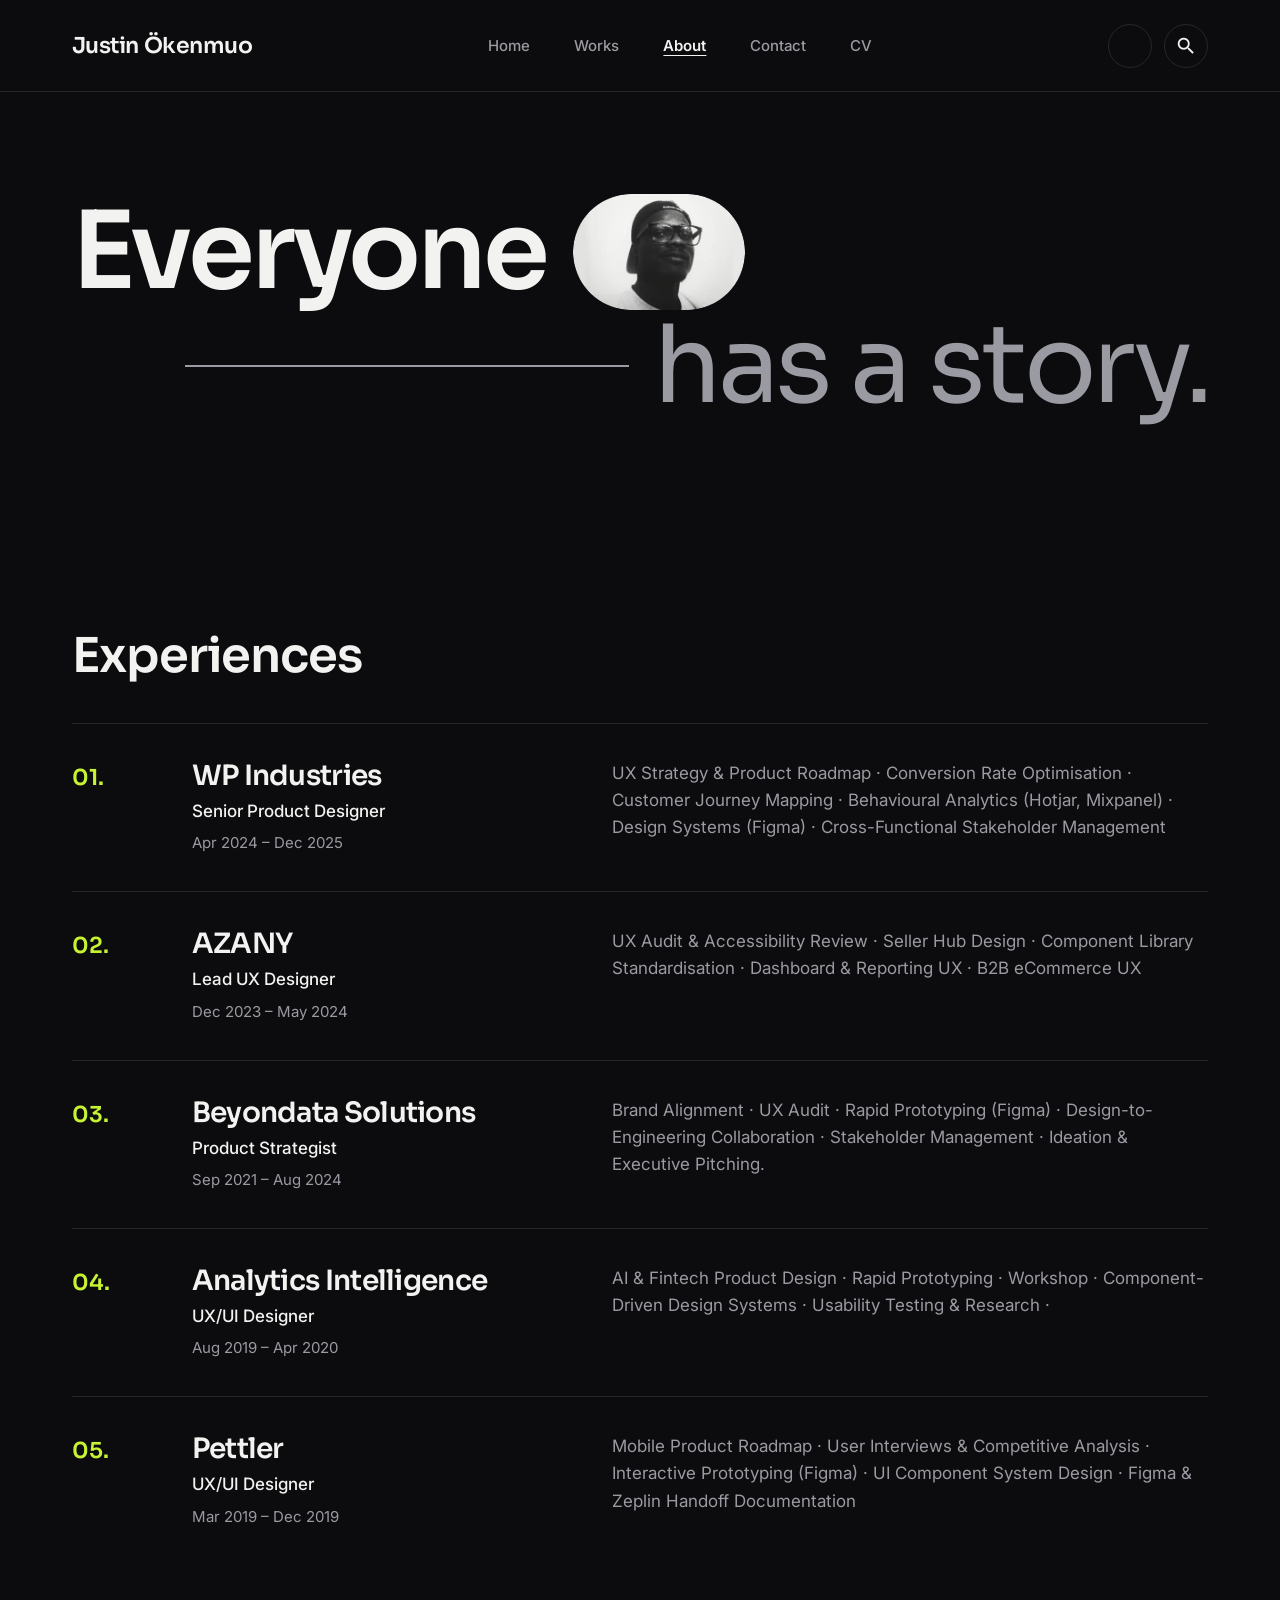
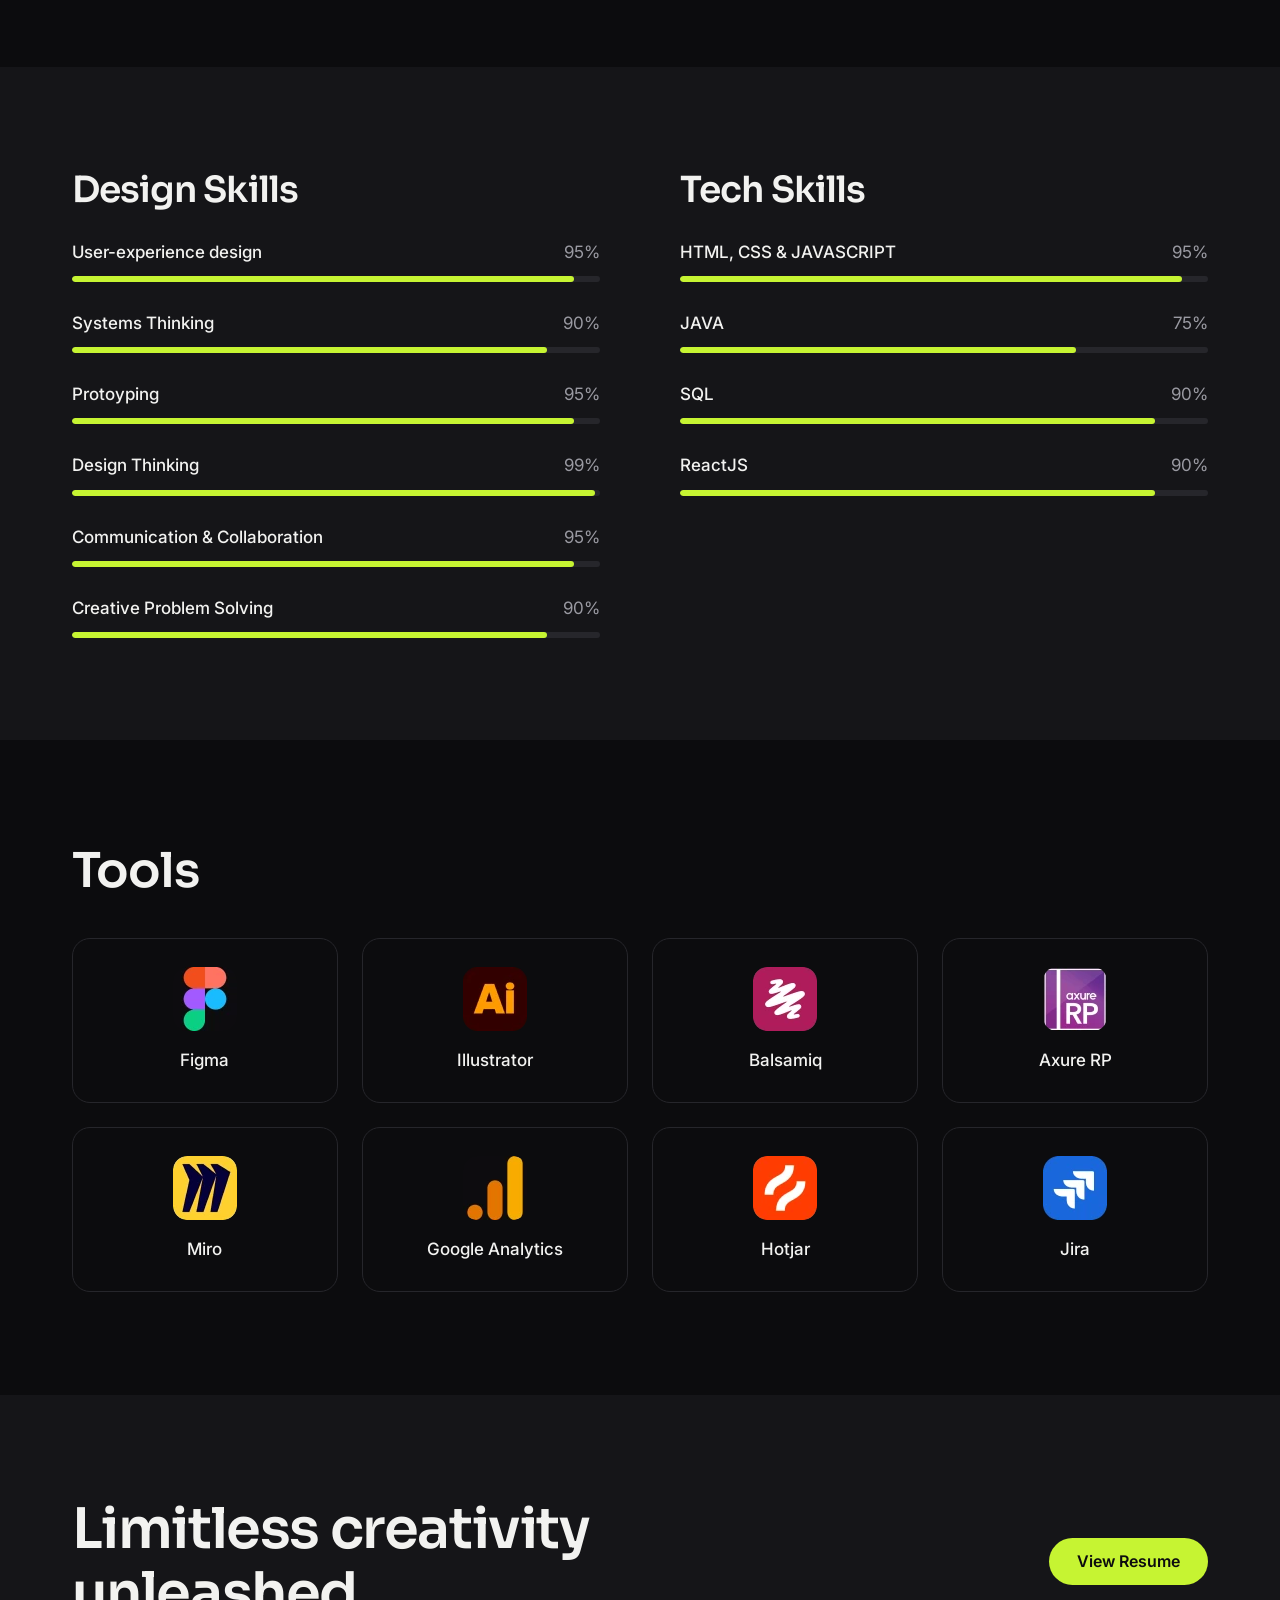
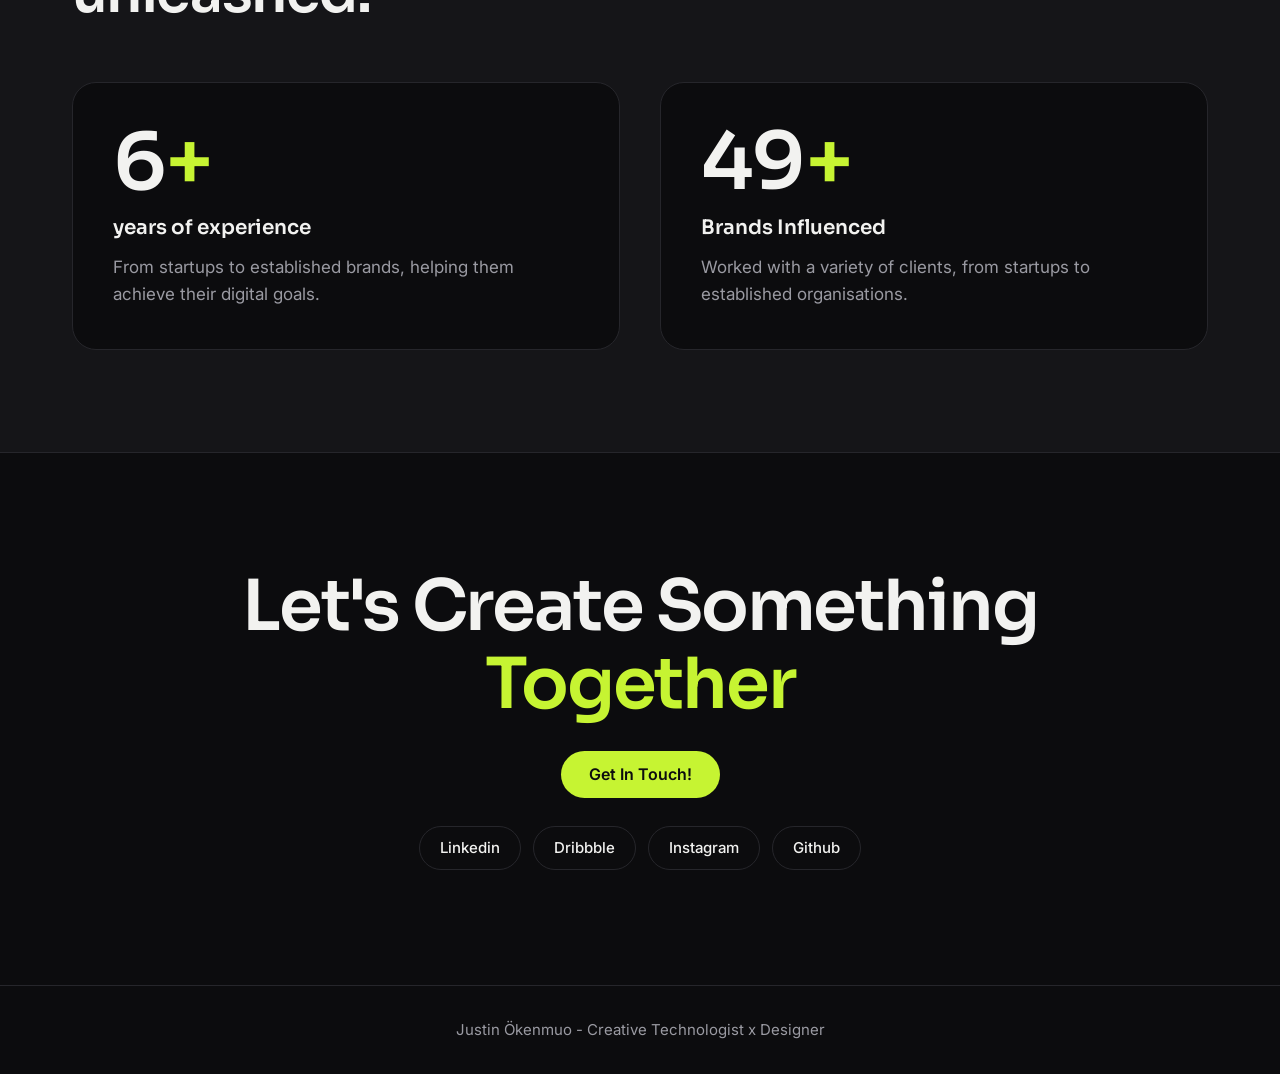
==== commit b135ce37: "Add social links; rebuild Futina process diagram as SVG - LinkedIn, Dribbble, Instagram, GitHub URLs" ====
--- a/about/index.html
+++ b/about/index.html
@@ -37,7 +37,7 @@
   <div class="mobile-menu__foot">
     <button class="text-link" type="button" data-open-search><span class="material-icons" aria-hidden="true">search</span><span class="tl-label">Search the site</span></button>
     <a class="text-link" href="mailto:jokenmuo@yahoo.com"><span class="material-icons" aria-hidden="true">mail</span><span class="tl-label">jokenmuo@yahoo.com</span></a>
-    <div class="socials" style="justify-content:flex-start"><a class="social" href="#">Linkedin</a><a class="social" href="https://dribbble.com/Juxtenberg" target="_blank" rel="noopener">Dribbble</a><a class="social" href="#">Instagram</a><a class="social" href="https://github.com/juxtenberg" target="_blank" rel="noopener">Github</a></div>
+    <div class="socials" style="justify-content:flex-start"><a class="social" href="https://ie.linkedin.com/in/justin-okenmuo" target="_blank" rel="noopener">Linkedin</a><a class="social" href="https://dribbble.com/juxtenberg" target="_blank" rel="noopener">Dribbble</a><a class="social" href="https://www.instagram.com/juxtenberg" target="_blank" rel="noopener">Instagram</a><a class="social" href="https://github.com/juxtenberg/" target="_blank" rel="noopener">Github</a></div>
   </div>
 </div>
 <div class="search" id="search" role="dialog" aria-modal="true" aria-label="Search" aria-hidden="true">
@@ -109,7 +109,7 @@
     
     <h2 class="cta__title reveal"><span>Let's Create Something</span><span class="accent">Together</span></h2>
     <a class="btn" href="../contact/">Get In Touch!</a>
-    <div class="socials"><a class="social" href="#">Linkedin</a><a class="social" href="https://dribbble.com/Juxtenberg" target="_blank" rel="noopener">Dribbble</a><a class="social" href="#">Instagram</a><a class="social" href="https://github.com/juxtenberg" target="_blank" rel="noopener">Github</a></div>
+    <div class="socials"><a class="social" href="https://ie.linkedin.com/in/justin-okenmuo" target="_blank" rel="noopener">Linkedin</a><a class="social" href="https://dribbble.com/juxtenberg" target="_blank" rel="noopener">Dribbble</a><a class="social" href="https://www.instagram.com/juxtenberg" target="_blank" rel="noopener">Instagram</a><a class="social" href="https://github.com/juxtenberg/" target="_blank" rel="noopener">Github</a></div>
   </div>
 </section>
 </main>
--- a/assets/style.css
+++ b/assets/style.css
@@ -400,6 +400,33 @@
 .redesign:hover { border-color: var(--accent); }
 .redesign__label { align-self: flex-start; background: var(--surface); border-radius: 8px; padding: 6px 12px; font-weight: 600; font-size: 16px; line-height: 1.65; color: var(--accent-text); }
 .redesign p { font-size: 18px; color: var(--muted); line-height: 1.65; }
+
+/* Process diagram (inline SVG, transparent) */
+:root { --pd: #ef4b55; }
+:root[data-theme="light"] { --pd: #d2323d; }
+.process-diagram { margin: 8px 0 0; }
+.pd { display: block; width: 100%; height: auto; overflow: visible; }
+.pd--tall { display: none; max-width: 420px; }
+.pd-line { fill: none; stroke: var(--pd); stroke-width: 2; stroke-linecap: round; stroke-dasharray: .1 7;
+  animation: pd-flow 1.6s linear infinite; }
+.pd-arrowhead { fill: none; stroke: var(--pd); stroke-width: 1.6; stroke-linecap: round; stroke-linejoin: round; }
+@keyframes pd-flow { to { stroke-dashoffset: -14.2; } }
+.pd-ring { fill: none; stroke: var(--pd); stroke-opacity: .4; stroke-width: 1.5; stroke-dasharray: 2 4; }
+.pd-dot { fill: var(--surface); stroke: var(--line); stroke-width: 1; transition: fill .25s var(--ease); }
+.pd-icon { fill: none; stroke: var(--pd); stroke-width: 1.7; stroke-linecap: round; stroke-linejoin: round; transition: stroke .25s var(--ease); }
+.pd-num { font: 600 11px var(--font-body); fill: var(--pd); letter-spacing: .5px; }
+.pd-title { font: 600 15px var(--font-display); fill: var(--text); letter-spacing: -.2px; }
+.pd-sub { font: 400 12.5px var(--font-body); fill: var(--muted); }
+.pd-node { opacity: 0; transform-box: fill-box; transform-origin: center; transform: scale(.85);
+  transition: opacity .5s var(--ease) var(--d), transform .5s var(--ease) var(--d); }
+.process-diagram.visible .pd-node, .no-js .pd-node { opacity: 1; transform: none; }
+.pd-node:hover .pd-dot { fill: var(--pd); }
+.pd-node:hover .pd-icon { stroke: #fff; }
+.section--surface .pd-dot { fill: var(--bg); }
+@media (max-width: 700px) {
+  .pd--wide { display: none; }
+  .pd--tall { display: block; }
+}
 
 /* Lightbox */
 .lightbox { position: fixed; inset: 0; z-index: 250; background: rgba(5,5,6,.92); display: grid; place-items: center; padding: 24px;
